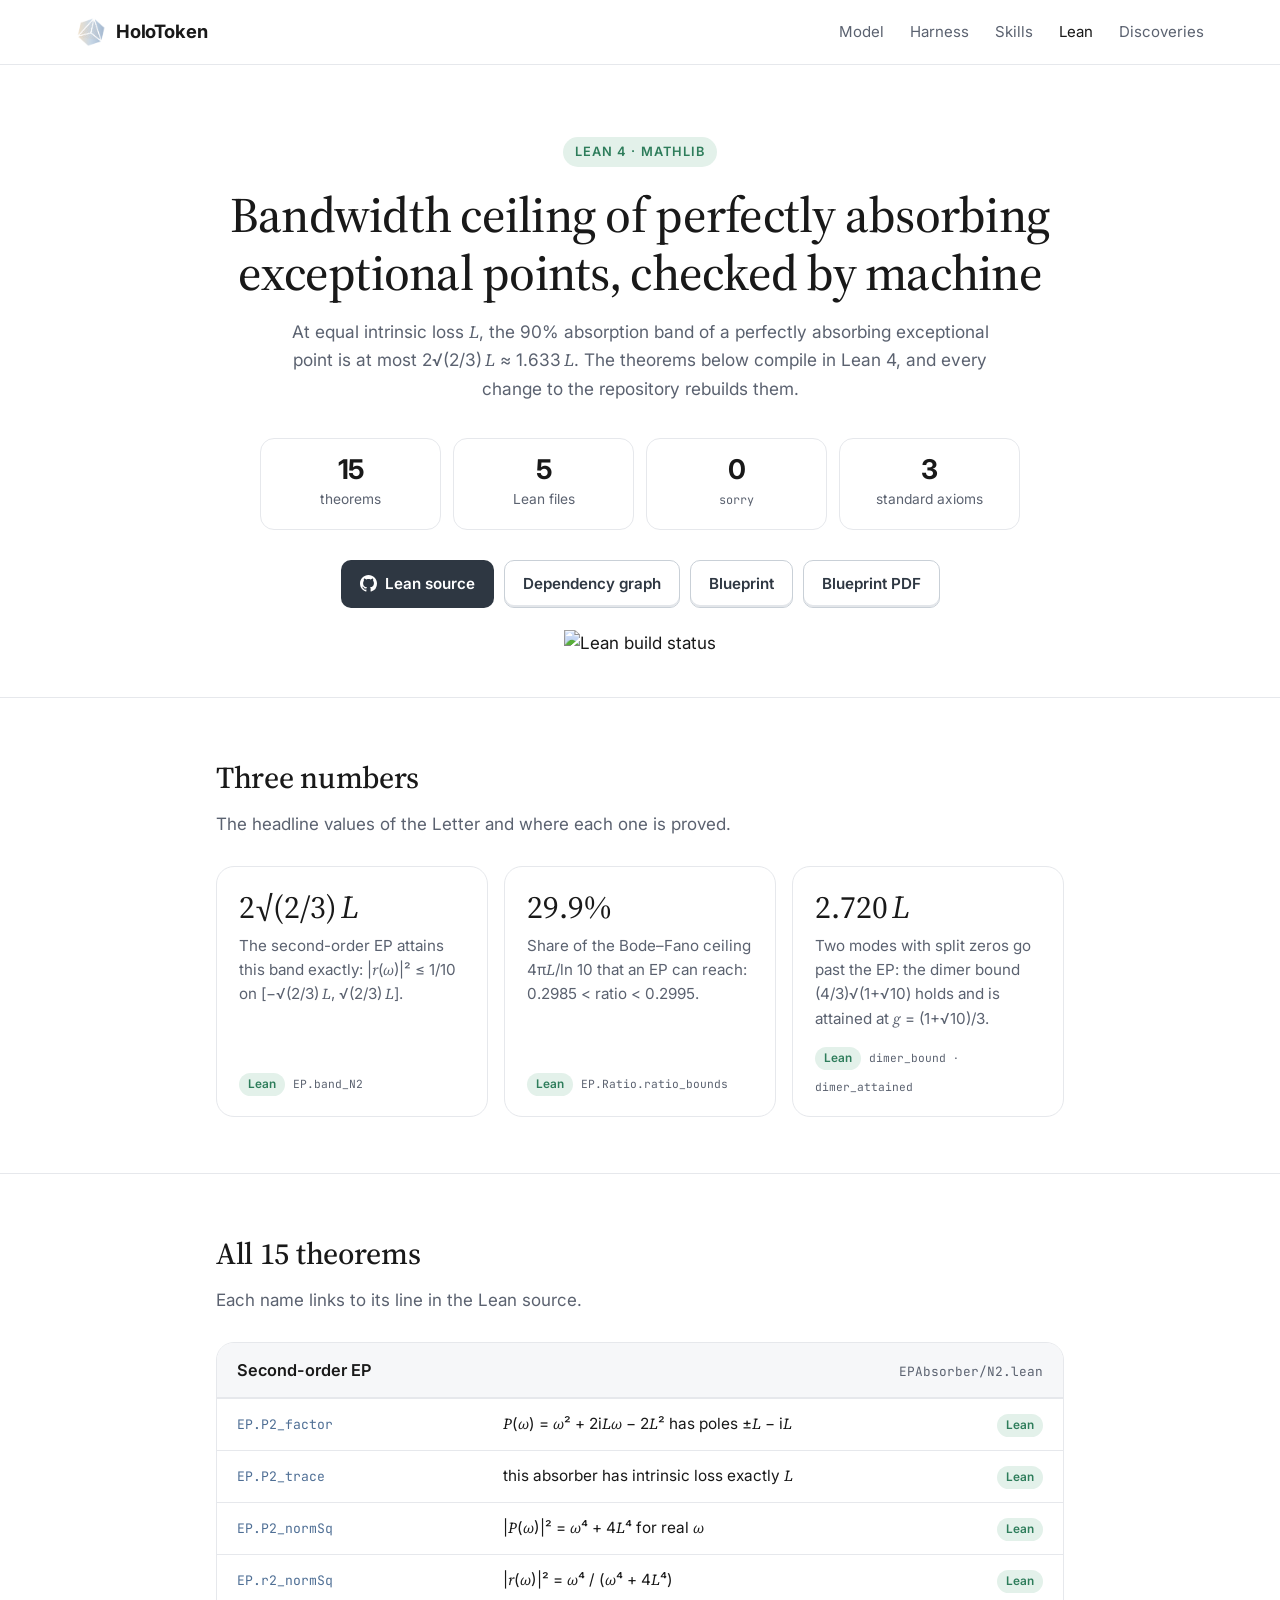
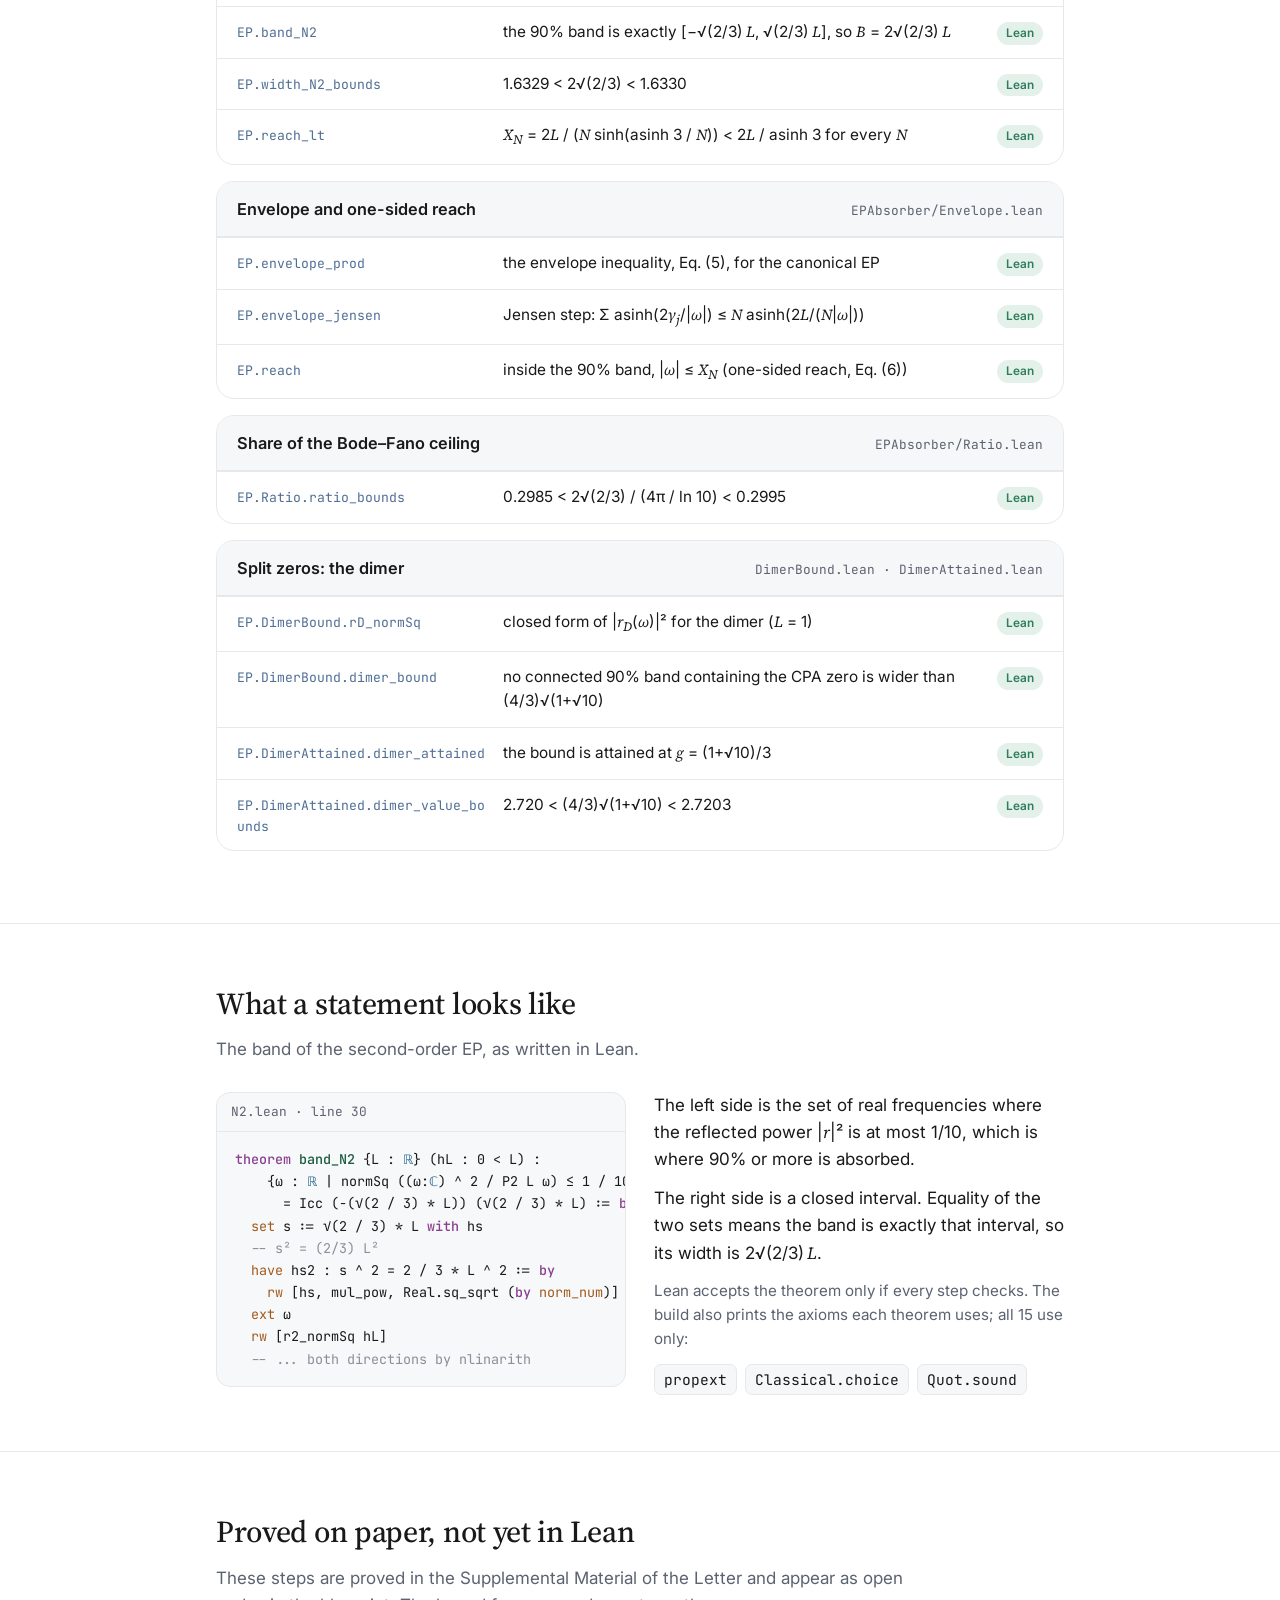
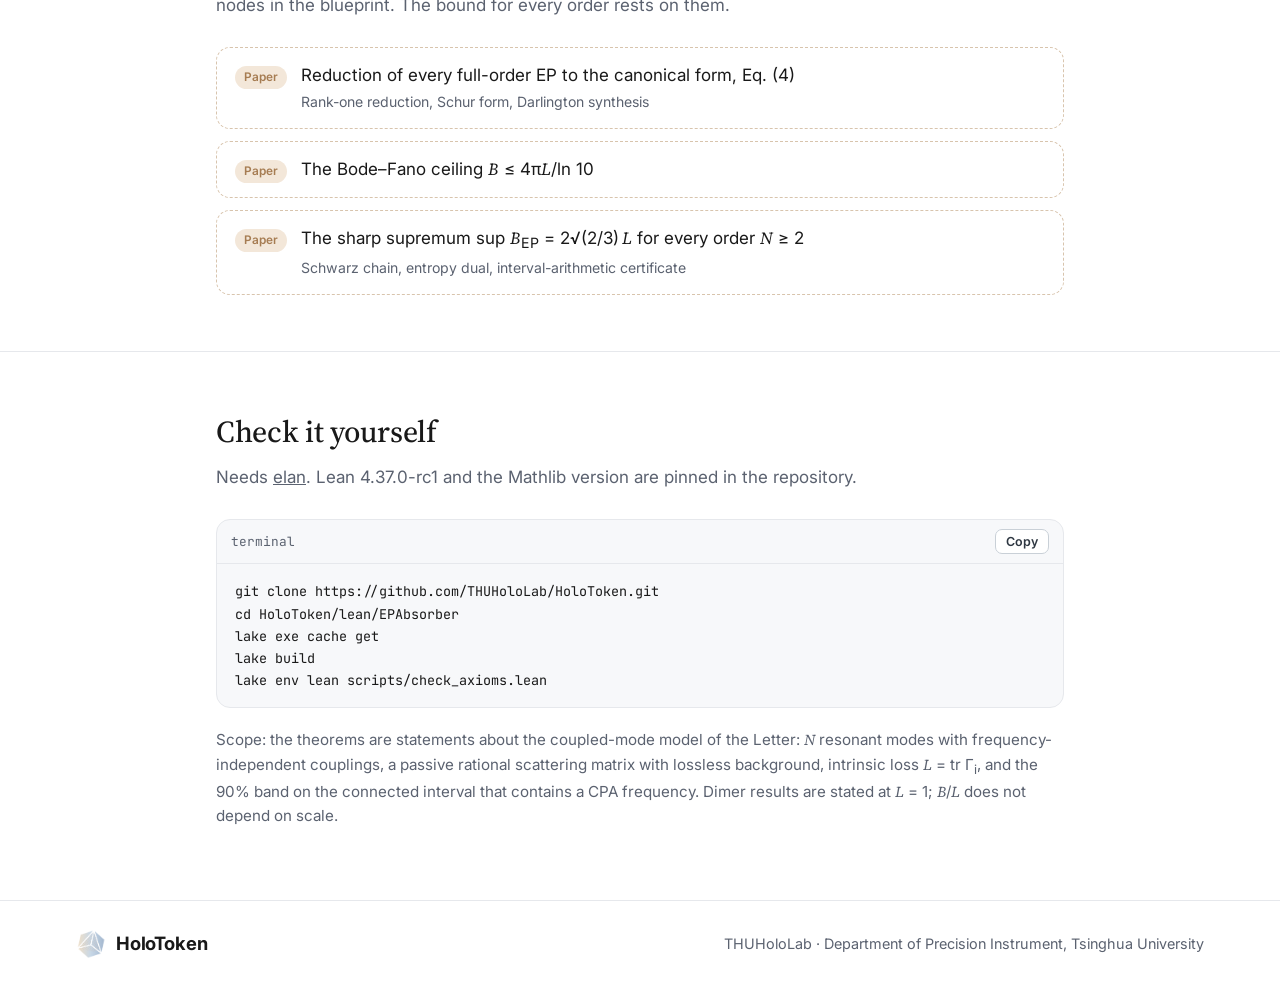
==== docs/lean.html @ e0ca3915 "Standalone Lean page and HoloToken styling for the blueprint" ====
<!doctype html>
<html lang="en">
<head>
<meta charset="utf-8">
<meta name="viewport" content="width=device-width, initial-scale=1">
<meta name="color-scheme" content="light">
<title>HoloToken · Lean proofs</title>
<meta name="description" content="Lean 4 proofs of the bandwidth ceiling of perfectly absorbing exceptional points: 15 theorems, no sorry, standard axioms only.">
<link rel="icon" type="image/png" href="assets/holotoken-mark.png">
<link rel="preconnect" href="https://fonts.googleapis.com">
<link rel="preconnect" href="https://fonts.gstatic.com" crossorigin>
<link href="https://fonts.googleapis.com/css2?family=Inter:wght@400;500;600;700;800&family=Source+Serif+4:opsz,wght@8..60,400;8..60,500;8..60,600&family=JetBrains+Mono:wght@400;500&display=swap" rel="stylesheet">
<style>
  :root {
    --bg: #ffffff;
    --soft: #f6f7f9;
    --soft-2: #e9ebef;
    --line: #e6e8ec;
    --text: #191919;
    --muted: #5b6270;
    --blue: #4f6f95;
    --blue-soft: #dce5ef;
    --beige: #a67c52;
    --beige-soft: #f3e7d9;
    --green: #2e7d5b;
    --green-soft: #e3f1ea;
    --code-bg: #f7f8fa;
    --radius: 18px;
    --mono: "JetBrains Mono", ui-monospace, SFMono-Regular, Menlo, Consolas, monospace;
  }
  * { box-sizing: border-box; }
  html { scroll-behavior: smooth; }
  body {
    margin: 0; background: var(--bg); color: var(--text); overflow-wrap: break-word;
    font: 17px/1.6 Inter, -apple-system, BlinkMacSystemFont, "Segoe UI", Helvetica, Arial, sans-serif;
    -webkit-font-smoothing: antialiased;
  }
  a { color: inherit; }
  img { max-width: 100%; display: block; }
  .wrap { max-width: 1160px; margin: 0 auto; padding: 0 16px; }
  .narrow { max-width: 880px; margin: 0 auto; }
  .serif { font-family: "Source Serif 4", Georgia, serif; font-weight: 500; }
  .m { font-family: "Source Serif 4", Georgia, serif; font-style: italic; }
  code, .mono { font-family: var(--mono); font-size: .86em; }

  /* nav (same as the main page) */
  .nav { position: sticky; top: 0; z-index: 10; background: rgba(255,255,255,.92); backdrop-filter: blur(10px); -webkit-backdrop-filter: blur(10px); border-bottom: 1px solid var(--line); }
  .nav .wrap { display: flex; align-items: center; gap: 24px; height: 64px; }
  .brand { display: flex; align-items: center; gap: 10px; text-decoration: none; font-weight: 700; font-size: 1.15rem; letter-spacing: -.01em; }
  .brand img { width: 30px; height: 30px; }
  .nav-links { display: flex; gap: 26px; margin-left: auto; font-size: .94rem; align-items: center; }
  .nav-links a { color: var(--muted); text-decoration: none; }
  .nav-links a:hover, .nav-links a.on { color: var(--text); }
  @media (max-width: 860px) { .nav-links .opt { display: none; } }

  /* hero */
  .hero { padding: 72px 0 40px; text-align: center; }
  .eyebrow { display: inline-block; font-size: .8rem; font-weight: 600; letter-spacing: .08em; text-transform: uppercase; color: var(--green); background: var(--green-soft); padding: 5px 12px; border-radius: 999px; }
  .hero h1 { font-family: "Source Serif 4", Georgia, serif; font-weight: 500; font-size: clamp(2rem, 4.6vw, 3.1rem); line-height: 1.15; letter-spacing: -.015em; margin: 20px auto 16px; max-width: 900px; }
  .hero .lead { color: var(--muted); font-size: 1.08rem; max-width: 720px; margin: 0 auto; }
  .stats { display: grid; grid-template-columns: repeat(4, 1fr); gap: 12px; max-width: 760px; margin: 36px auto 0; }
  .stat { border: 1px solid var(--line); border-radius: 14px; padding: 16px 10px; }
  .stat b { display: block; font-size: 1.7rem; font-weight: 700; letter-spacing: -.02em; line-height: 1.1; }
  .stat span { color: var(--muted); font-size: .86rem; }
  @media (max-width: 620px) { .stats { grid-template-columns: repeat(2, 1fr); } }

  .btns { display: flex; flex-wrap: wrap; gap: 10px; justify-content: center; margin-top: 30px; }
  .btn { display: inline-flex; align-items: center; gap: 8px; padding: 11px 18px; border-radius: 10px; font-weight: 600; font-size: .95rem; text-decoration: none; border: 1.5px solid transparent; }
  .btn.dark { background: #2E3742; color: #fff; }
  .btn.dark:hover { background: #46515e; }
  .btn.soft { background: #fff; color: #2E3742; border-color: #C9D0D7; box-shadow: inset 0 -2px 0 #e3e6ea; }
  .btn.soft:hover { background: var(--soft); }
  .btn svg { width: 17px; height: 17px; }
  @media (max-width: 560px) { .btns { flex-direction: column; align-items: center; } .btn { width: 100%; max-width: 320px; justify-content: center; } }

  /* sections */
  .sec { padding: 56px 0; border-top: 1px solid var(--line); }
  .sec-head { margin-bottom: 28px; }
  .sec-head h2 { font-family: "Source Serif 4", Georgia, serif; font-weight: 500; font-size: 1.9rem; letter-spacing: -.01em; margin: 0 0 8px; }
  .sec-head p { color: var(--muted); margin: 0; max-width: 720px; }

  /* result cards */
  .results { display: grid; grid-template-columns: repeat(3, 1fr); gap: 16px; }
  .rcard { border: 1px solid var(--line); border-radius: var(--radius); padding: 22px 22px 20px; display: flex; flex-direction: column; gap: 8px; }
  .rcard .big { font-family: "Source Serif 4", Georgia, serif; font-size: 2rem; line-height: 1.15; }
  .rcard p { margin: 0; color: var(--muted); font-size: .95rem; }
  .rcard .foot { margin-top: auto; padding-top: 8px; display: flex; gap: 8px; flex-wrap: wrap; align-items: center; font-size: .82rem; color: var(--muted); }
  @media (max-width: 860px) { .results { grid-template-columns: 1fr; } }

  .tag { display: inline-block; font-size: .74rem; font-weight: 600; padding: 2px 9px; border-radius: 999px; white-space: nowrap; }
  .tag.ok { color: var(--green); background: var(--green-soft); }
  .tag.open { color: var(--beige); background: var(--beige-soft); }

  /* theorem list */
  .file { border: 1px solid var(--line); border-radius: var(--radius); margin-bottom: 16px; overflow: hidden; }
  .file-head { display: flex; align-items: baseline; justify-content: space-between; gap: 12px; flex-wrap: wrap; padding: 14px 20px; background: var(--soft); border-bottom: 1px solid var(--line); }
  .file-head h3 { margin: 0; font-size: 1.02rem; font-weight: 600; }
  .file-head a { font-family: var(--mono); font-size: .8rem; color: var(--muted); text-decoration: none; }
  .file-head a:hover { color: var(--text); text-decoration: underline; }
  .thm { display: grid; grid-template-columns: 250px 1fr auto; gap: 16px; align-items: baseline; padding: 13px 20px; border-top: 1px solid var(--line); }
  .thm:first-of-type { border-top: 0; }
  .thm a.name { font-family: var(--mono); font-size: .82rem; color: var(--blue); text-decoration: none; word-break: break-all; }
  .thm a.name:hover { text-decoration: underline; }
  .thm .st { font-size: .96rem; }
  @media (max-width: 760px) { .thm { grid-template-columns: 1fr auto; gap: 4px 12px; } .thm .st { grid-column: 1 / -1; grid-row: 2; } }

  /* code */
  .code { position: relative; background: var(--code-bg); border: 1px solid var(--line); border-radius: 14px; overflow: hidden; }
  .code-bar { display: flex; align-items: center; justify-content: space-between; padding: 9px 14px; border-bottom: 1px solid var(--line); font-size: .8rem; color: var(--muted); font-family: var(--mono); }
  .code-bar button { font: 600 .78rem Inter, sans-serif; color: #2E3742; background: #fff; border: 1px solid #C9D0D7; border-radius: 7px; padding: 4px 10px; cursor: pointer; }
  .code pre { margin: 0; padding: 16px 18px; overflow-x: auto; font-family: var(--mono); font-size: .84rem; line-height: 1.65; }
  .kw { color: #8a3f8f; font-weight: 500; }
  .ty { color: #2e6b8f; }
  .nm { color: #1d5c3f; font-weight: 500; }
  .cm { color: #8a8f98; }
  .tac { color: #a05a1c; }
  .explain { display: grid; grid-template-columns: 1fr 1fr; gap: 28px; align-items: start; }
  .explain .txt p { margin: 0 0 12px; }
  .explain .txt p:last-child { margin: 0; }
  @media (max-width: 860px) { .explain { grid-template-columns: 1fr; } }

  /* open items */
  .open-list { list-style: none; margin: 0; padding: 0; display: grid; gap: 12px; }
  .open-list li { display: grid; grid-template-columns: auto 1fr; gap: 14px; align-items: baseline; border: 1px dashed #d8c4ad; border-radius: 14px; padding: 14px 18px; }
  .open-list li p { margin: 0; }
  .open-list li small { display: block; color: var(--muted); font-size: .88rem; margin-top: 2px; }

  .note { color: var(--muted); font-size: .95rem; }
  .axioms { display: flex; flex-wrap: wrap; gap: 8px; margin-top: 12px; }
  .axioms code { background: var(--soft); border: 1px solid var(--line); padding: 3px 9px; border-radius: 7px; }

  footer { border-top: 1px solid var(--line); padding: 28px 0 40px; color: var(--muted); font-size: .9rem; }
  footer .wrap { display: flex; flex-wrap: wrap; gap: 12px 24px; align-items: center; justify-content: space-between; }
  footer .brand { color: var(--text); }
</style>
</head>
<body>

<nav class="nav">
  <div class="wrap">
    <a class="brand" href="index.html"><img src="assets/holotoken-mark.png" alt="">HoloToken</a>
    <div class="nav-links">
      <a class="opt" href="index.html#model">Model</a>
      <a class="opt" href="index.html#harness">Harness</a>
      <a class="opt" href="index.html#skills">Skills</a>
      <a class="on" href="lean.html">Lean</a>
      <a class="opt" href="index.html#discoveries">Discoveries</a>
    </div>
  </div>
</nav>

<header class="hero">
  <div class="wrap">
    <span class="eyebrow">Lean 4 · Mathlib</span>
    <h1>Bandwidth ceiling of perfectly absorbing exceptional points, checked by machine</h1>
    <p class="lead">At equal intrinsic loss <span class="m">L</span>, the 90% absorption band of a perfectly absorbing exceptional point is at most 2√(2/3)&#8239;<span class="m">L</span>&nbsp;≈&nbsp;1.633&#8239;<span class="m">L</span>. The theorems below compile in Lean&nbsp;4, and every change to the repository rebuilds them.</p>
    <div class="stats">
      <div class="stat"><b>15</b><span>theorems</span></div>
      <div class="stat"><b>5</b><span>Lean files</span></div>
      <div class="stat"><b>0</b><span><code>sorry</code></span></div>
      <div class="stat"><b>3</b><span>standard axioms</span></div>
    </div>
    <div class="btns">
      <a class="btn dark" href="https://github.com/THUHoloLab/HoloToken/tree/main/lean/EPAbsorber"><svg viewBox="0 0 16 16" fill="currentColor" aria-hidden="true"><path d="M8 0C3.58 0 0 3.58 0 8c0 3.54 2.29 6.53 5.47 7.59.4.07.55-.17.55-.38 0-.19-.01-.82-.01-1.49-2.01.37-2.53-.49-2.69-.94-.09-.23-.48-.94-.82-1.13-.28-.15-.68-.52-.01-.53.63-.01 1.08.58 1.23.82.72 1.21 1.87.87 2.33.66.07-.52.28-.87.51-1.07-1.78-.2-3.64-.89-3.64-3.95 0-.87.31-1.59.82-2.15-.08-.2-.36-1.02.08-2.12 0 0 .67-.21 2.2.82.64-.18 1.32-.27 2-.27.68 0 1.36.09 2 .27 1.53-1.04 2.2-.82 2.2-.82.44 1.1.16 1.92.08 2.12.51.56.82 1.27.82 2.15 0 3.07-1.87 3.75-3.65 3.95.29.25.54.73.54 1.48 0 1.07-.01 1.93-.01 2.2 0 .21.15.46.55.38A8.013 8.013 0 0016 8c0-4.42-3.58-8-8-8z"/></svg>Lean source</a>
      <a class="btn soft" href="ep-absorber/blueprint/dep_graph_document.html">Dependency graph</a>
      <a class="btn soft" href="ep-absorber/blueprint/index.html">Blueprint</a>
      <a class="btn soft" href="ep-absorber/blueprint.pdf">Blueprint PDF</a>
    </div>
    <p style="margin:22px 0 0"><a href="https://github.com/THUHoloLab/HoloToken/actions/workflows/lean-ep-absorber.yml"><img style="display:inline-block" src="https://github.com/THUHoloLab/HoloToken/actions/workflows/lean-ep-absorber.yml/badge.svg" alt="Lean build status"></a></p>
  </div>
</header>

<section class="sec" id="results">
  <div class="wrap narrow">
    <div class="sec-head">
      <h2>Three numbers</h2>
      <p>The headline values of the Letter and where each one is proved.</p>
    </div>
    <div class="results">
      <div class="rcard">
        <div class="big">2√(2/3)&#8239;<span class="m">L</span></div>
        <p>The second-order EP attains this band exactly: |<span class="m">r</span>(<span class="m">ω</span>)|² ≤ 1/10 on [−√(2/3)&#8239;<span class="m">L</span>, √(2/3)&#8239;<span class="m">L</span>].</p>
        <div class="foot"><span class="tag ok">Lean</span><code>EP.band_N2</code></div>
      </div>
      <div class="rcard">
        <div class="big">29.9%</div>
        <p>Share of the Bode–Fano ceiling 4π<span class="m">L</span>/ln&nbsp;10 that an EP can reach: 0.2985 &lt; ratio &lt; 0.2995.</p>
        <div class="foot"><span class="tag ok">Lean</span><code>EP.Ratio.ratio_bounds</code></div>
      </div>
      <div class="rcard">
        <div class="big">2.720&#8239;<span class="m">L</span></div>
        <p>Two modes with split zeros go past the EP: the dimer bound (4/3)√(1+√10) holds and is attained at <span class="m">g</span> = (1+√10)/3.</p>
        <div class="foot"><span class="tag ok">Lean</span><code>dimer_bound</code> · <code>dimer_attained</code></div>
      </div>
    </div>
  </div>
</section>

<section class="sec" id="theorems">
  <div class="wrap narrow">
    <div class="sec-head">
      <h2>All 15 theorems</h2>
      <p>Each name links to its line in the Lean source.</p>
    </div>

    <div class="file">
      <div class="file-head"><h3>Second-order EP</h3><a href="https://github.com/THUHoloLab/HoloToken/blob/main/lean/EPAbsorber/EPAbsorber/N2.lean">EPAbsorber/N2.lean</a></div>
      <div class="thm"><a class="name" href="https://github.com/THUHoloLab/HoloToken/blob/main/lean/EPAbsorber/EPAbsorber/N2.lean#L9">EP.P2_factor</a><span class="st"><span class="m">P</span>(<span class="m">ω</span>) = <span class="m">ω</span>² + 2i<span class="m">Lω</span> − 2<span class="m">L</span>² has poles ±<span class="m">L</span> − i<span class="m">L</span></span><span class="tag ok">Lean</span></div>
      <div class="thm"><a class="name" href="https://github.com/THUHoloLab/HoloToken/blob/main/lean/EPAbsorber/EPAbsorber/N2.lean#L16">EP.P2_trace</a><span class="st">this absorber has intrinsic loss exactly <span class="m">L</span></span><span class="tag ok">Lean</span></div>
      <div class="thm"><a class="name" href="https://github.com/THUHoloLab/HoloToken/blob/main/lean/EPAbsorber/EPAbsorber/N2.lean#L21">EP.P2_normSq</a><span class="st">|<span class="m">P</span>(<span class="m">ω</span>)|² = <span class="m">ω</span>⁴ + 4<span class="m">L</span>⁴ for real <span class="m">ω</span></span><span class="tag ok">Lean</span></div>
      <div class="thm"><a class="name" href="https://github.com/THUHoloLab/HoloToken/blob/main/lean/EPAbsorber/EPAbsorber/N2.lean#L25">EP.r2_normSq</a><span class="st">|<span class="m">r</span>(<span class="m">ω</span>)|² = <span class="m">ω</span>⁴ / (<span class="m">ω</span>⁴ + 4<span class="m">L</span>⁴)</span><span class="tag ok">Lean</span></div>
      <div class="thm"><a class="name" href="https://github.com/THUHoloLab/HoloToken/blob/main/lean/EPAbsorber/EPAbsorber/N2.lean#L30">EP.band_N2</a><span class="st">the 90% band is exactly [−√(2/3)&#8239;<span class="m">L</span>, √(2/3)&#8239;<span class="m">L</span>], so <span class="m">B</span> = 2√(2/3)&#8239;<span class="m">L</span></span><span class="tag ok">Lean</span></div>
      <div class="thm"><a class="name" href="https://github.com/THUHoloLab/HoloToken/blob/main/lean/EPAbsorber/EPAbsorber/N2.lean#L54">EP.width_N2_bounds</a><span class="st">1.6329 &lt; 2√(2/3) &lt; 1.6330</span><span class="tag ok">Lean</span></div>
      <div class="thm"><a class="name" href="https://github.com/THUHoloLab/HoloToken/blob/main/lean/EPAbsorber/EPAbsorber/N2.lean#L63">EP.reach_lt</a><span class="st"><span class="m">X<sub>N</sub></span> = 2<span class="m">L</span> / (<span class="m">N</span> sinh(asinh 3 / <span class="m">N</span>)) &lt; 2<span class="m">L</span> / asinh 3 for every <span class="m">N</span></span><span class="tag ok">Lean</span></div>
    </div>

    <div class="file">
      <div class="file-head"><h3>Envelope and one-sided reach</h3><a href="https://github.com/THUHoloLab/HoloToken/blob/main/lean/EPAbsorber/EPAbsorber/Envelope.lean">EPAbsorber/Envelope.lean</a></div>
      <div class="thm"><a class="name" href="https://github.com/THUHoloLab/HoloToken/blob/main/lean/EPAbsorber/EPAbsorber/Envelope.lean#L87">EP.envelope_prod</a><span class="st">the envelope inequality, Eq. (5), for the canonical EP</span><span class="tag ok">Lean</span></div>
      <div class="thm"><a class="name" href="https://github.com/THUHoloLab/HoloToken/blob/main/lean/EPAbsorber/EPAbsorber/Envelope.lean#L104">EP.envelope_jensen</a><span class="st">Jensen step: Σ asinh(2<span class="m">γ<sub>j</sub></span>/|<span class="m">ω</span>|) ≤ <span class="m">N</span> asinh(2<span class="m">L</span>/(<span class="m">N</span>|<span class="m">ω</span>|))</span><span class="tag ok">Lean</span></div>
      <div class="thm"><a class="name" href="https://github.com/THUHoloLab/HoloToken/blob/main/lean/EPAbsorber/EPAbsorber/Envelope.lean#L121">EP.reach</a><span class="st">inside the 90% band, |<span class="m">ω</span>| ≤ <span class="m">X<sub>N</sub></span> (one-sided reach, Eq. (6))</span><span class="tag ok">Lean</span></div>
    </div>

    <div class="file">
      <div class="file-head"><h3>Share of the Bode–Fano ceiling</h3><a href="https://github.com/THUHoloLab/HoloToken/blob/main/lean/EPAbsorber/EPAbsorber/Ratio.lean">EPAbsorber/Ratio.lean</a></div>
      <div class="thm"><a class="name" href="https://github.com/THUHoloLab/HoloToken/blob/main/lean/EPAbsorber/EPAbsorber/Ratio.lean#L9">EP.Ratio.ratio_bounds</a><span class="st">0.2985 &lt; 2√(2/3) / (4π / ln 10) &lt; 0.2995</span><span class="tag ok">Lean</span></div>
    </div>

    <div class="file">
      <div class="file-head"><h3>Split zeros: the dimer</h3><a href="https://github.com/THUHoloLab/HoloToken/tree/main/lean/EPAbsorber/EPAbsorber">DimerBound.lean · DimerAttained.lean</a></div>
      <div class="thm"><a class="name" href="https://github.com/THUHoloLab/HoloToken/blob/main/lean/EPAbsorber/EPAbsorber/DimerBound.lean#L21">EP.DimerBound.rD_normSq</a><span class="st">closed form of |<span class="m">r<sub>D</sub></span>(<span class="m">ω</span>)|² for the dimer (<span class="m">L</span> = 1)</span><span class="tag ok">Lean</span></div>
      <div class="thm"><a class="name" href="https://github.com/THUHoloLab/HoloToken/blob/main/lean/EPAbsorber/EPAbsorber/DimerBound.lean#L32">EP.DimerBound.dimer_bound</a><span class="st">no connected 90% band containing the CPA zero is wider than (4/3)√(1+√10)</span><span class="tag ok">Lean</span></div>
      <div class="thm"><a class="name" href="https://github.com/THUHoloLab/HoloToken/blob/main/lean/EPAbsorber/EPAbsorber/DimerAttained.lean#L22">EP.DimerAttained.dimer_attained</a><span class="st">the bound is attained at <span class="m">g</span> = (1+√10)/3</span><span class="tag ok">Lean</span></div>
      <div class="thm"><a class="name" href="https://github.com/THUHoloLab/HoloToken/blob/main/lean/EPAbsorber/EPAbsorber/DimerAttained.lean#L71">EP.DimerAttained.dimer_value_bounds</a><span class="st">2.720 &lt; (4/3)√(1+√10) &lt; 2.7203</span><span class="tag ok">Lean</span></div>
    </div>
  </div>
</section>

<section class="sec" id="example">
  <div class="wrap narrow">
    <div class="sec-head">
      <h2>What a statement looks like</h2>
      <p>The band of the second-order EP, as written in Lean.</p>
    </div>
    <div class="explain">
      <div class="code">
        <div class="code-bar"><span>N2.lean · line 30</span></div>
<pre><span class="kw">theorem</span> <span class="nm">band_N2</span> {L : <span class="ty">ℝ</span>} (hL : 0 &lt; L) :
    {ω : <span class="ty">ℝ</span> | normSq ((ω:<span class="ty">ℂ</span>) ^ 2 / P2 L ω) ≤ 1 / 10}
      = Icc (-(√(2 / 3) * L)) (√(2 / 3) * L) := <span class="kw">by</span>
  <span class="tac">set</span> s := √(2 / 3) * L <span class="kw">with</span> hs
  <span class="cm">-- s² = (2/3) L²</span>
  <span class="tac">have</span> hs2 : s ^ 2 = 2 / 3 * L ^ 2 := <span class="kw">by</span>
    <span class="tac">rw</span> [hs, mul_pow, Real.sq_sqrt (<span class="kw">by</span> <span class="tac">norm_num</span>)]
  <span class="tac">ext</span> ω
  <span class="tac">rw</span> [r2_normSq hL]
  <span class="cm">-- ... both directions by nlinarith</span></pre>
      </div>
      <div class="txt">
        <p>The left side is the set of real frequencies where the reflected power |<span class="m">r</span>|² is at most 1/10, which is where 90% or more is absorbed.</p>
        <p>The right side is a closed interval. Equality of the two sets means the band is exactly that interval, so its width is 2√(2/3)&#8239;<span class="m">L</span>.</p>
        <p class="note">Lean accepts the theorem only if every step checks. The build also prints the axioms each theorem uses; all 15 use only:</p>
        <div class="axioms"><code>propext</code><code>Classical.choice</code><code>Quot.sound</code></div>
      </div>
    </div>
  </div>
</section>

<section class="sec" id="open">
  <div class="wrap narrow">
    <div class="sec-head">
      <h2>Proved on paper, not yet in Lean</h2>
      <p>These steps are proved in the Supplemental Material of the Letter and appear as open nodes in the blueprint. The bound for every order rests on them.</p>
    </div>
    <ul class="open-list">
      <li><span class="tag open">Paper</span><p>Reduction of every full-order EP to the canonical form, Eq. (4)<small>Rank-one reduction, Schur form, Darlington synthesis</small></p></li>
      <li><span class="tag open">Paper</span><p>The Bode–Fano ceiling <span class="m">B</span> ≤ 4π<span class="m">L</span>/ln&nbsp;10</p></li>
      <li><span class="tag open">Paper</span><p>The sharp supremum sup <span class="m">B</span><sub>EP</sub> = 2√(2/3)&#8239;<span class="m">L</span> for every order <span class="m">N</span> ≥ 2<small>Schwarz chain, entropy dual, interval-arithmetic certificate</small></p></li>
    </ul>
  </div>
</section>

<section class="sec" id="reproduce">
  <div class="wrap narrow">
    <div class="sec-head">
      <h2>Check it yourself</h2>
      <p>Needs <a href="https://github.com/leanprover/elan">elan</a>. Lean 4.37.0-rc1 and the Mathlib version are pinned in the repository.</p>
    </div>
    <div class="code">
      <div class="code-bar"><span>terminal</span><button type="button" id="copy">Copy</button></div>
<pre id="cmds">git clone https://github.com/THUHoloLab/HoloToken.git
cd HoloToken/lean/EPAbsorber
lake exe cache get
lake build
lake env lean scripts/check_axioms.lean</pre>
    </div>
    <p class="note" style="margin-top:20px">Scope: the theorems are statements about the coupled-mode model of the Letter: <span class="m">N</span> resonant modes with frequency-independent couplings, a passive rational scattering matrix with lossless background, intrinsic loss <span class="m">L</span> = tr Γ<sub>i</sub>, and the 90% band on the connected interval that contains a CPA frequency. Dimer results are stated at <span class="m">L</span> = 1; <span class="m">B</span>/<span class="m">L</span> does not depend on scale.</p>
  </div>
</section>

<footer>
  <div class="wrap">
    <a class="brand" href="index.html"><img src="assets/holotoken-mark.png" alt="">HoloToken</a>
    <span>THUHoloLab · Department of Precision Instrument, Tsinghua University</span>
  </div>
</footer>

<script>
  document.getElementById('copy').addEventListener('click', function () {
    var b = this, t = document.getElementById('cmds').innerText;
    try {
      navigator.clipboard.writeText(t).then(function () { b.textContent = 'Copied'; setTimeout(function () { b.textContent = 'Copy'; }, 1500); });
    } catch (e) {}
  });
</script>
</body>
</html>
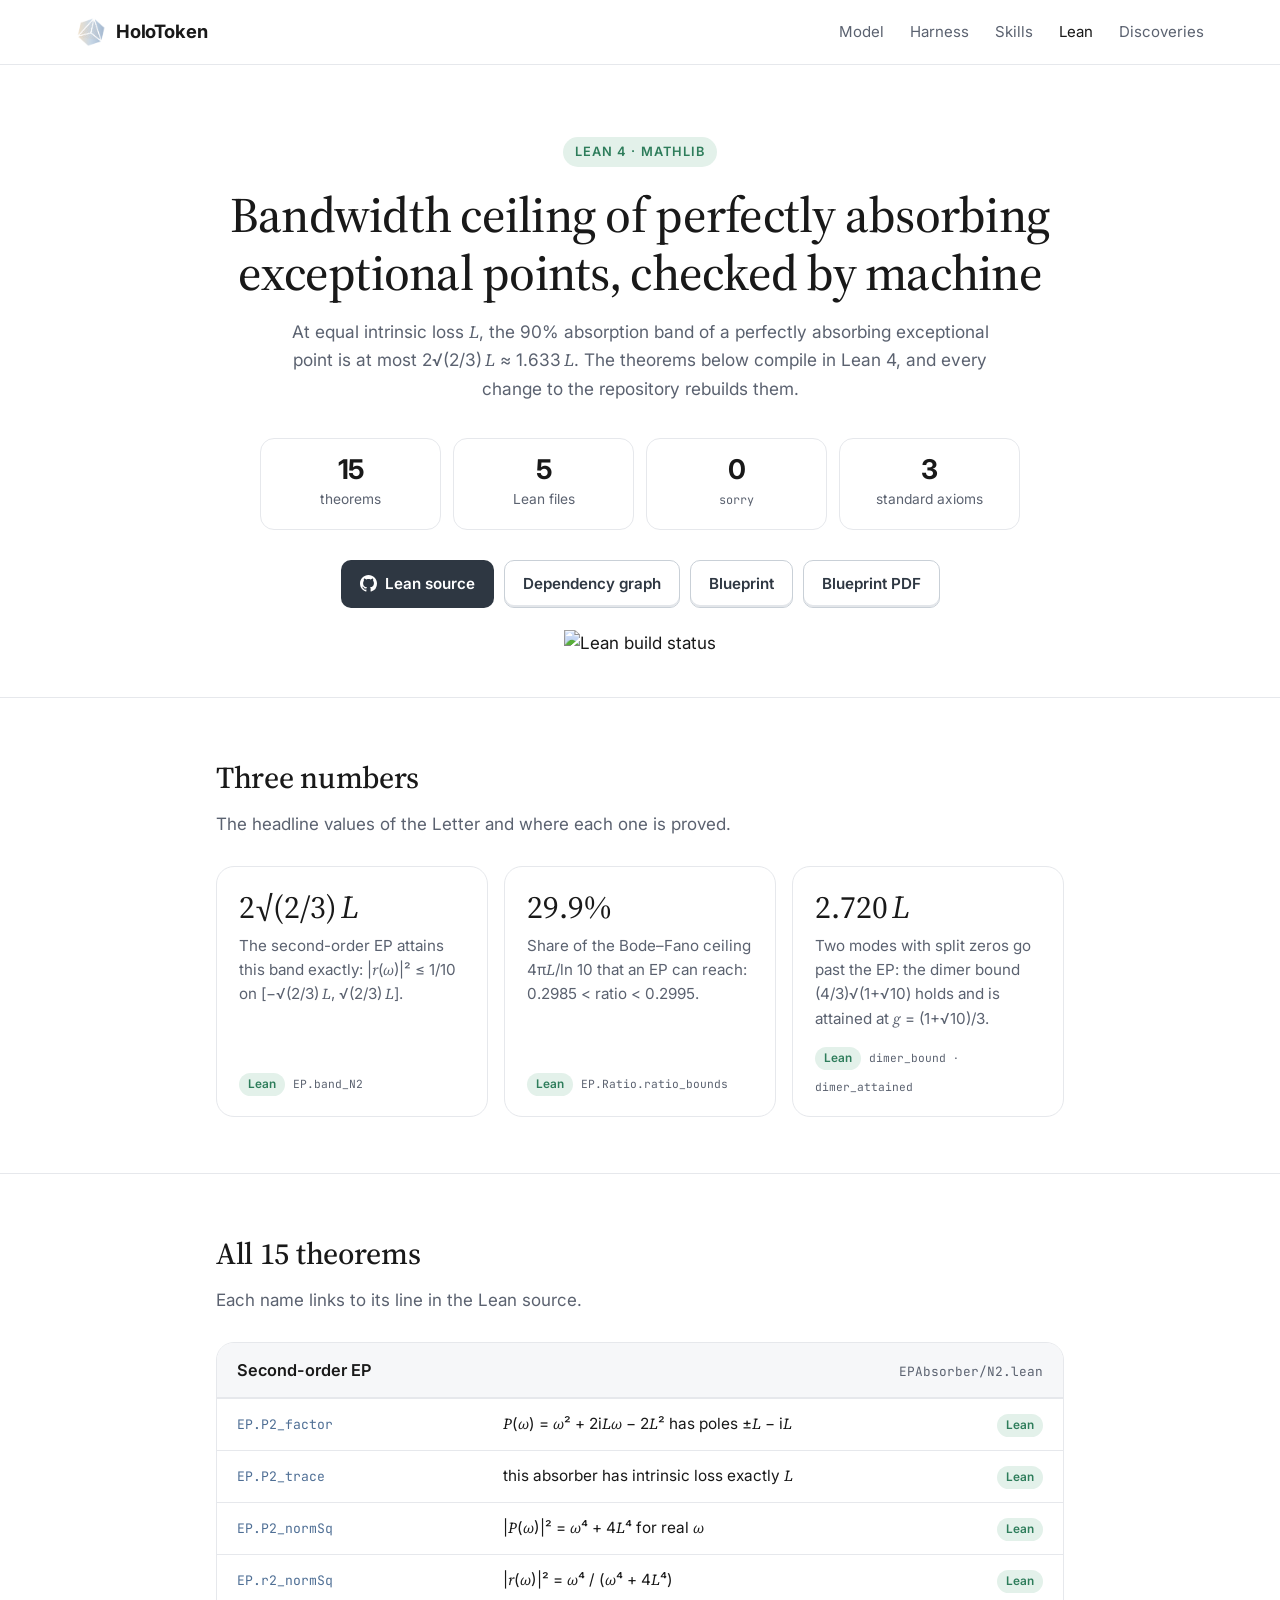
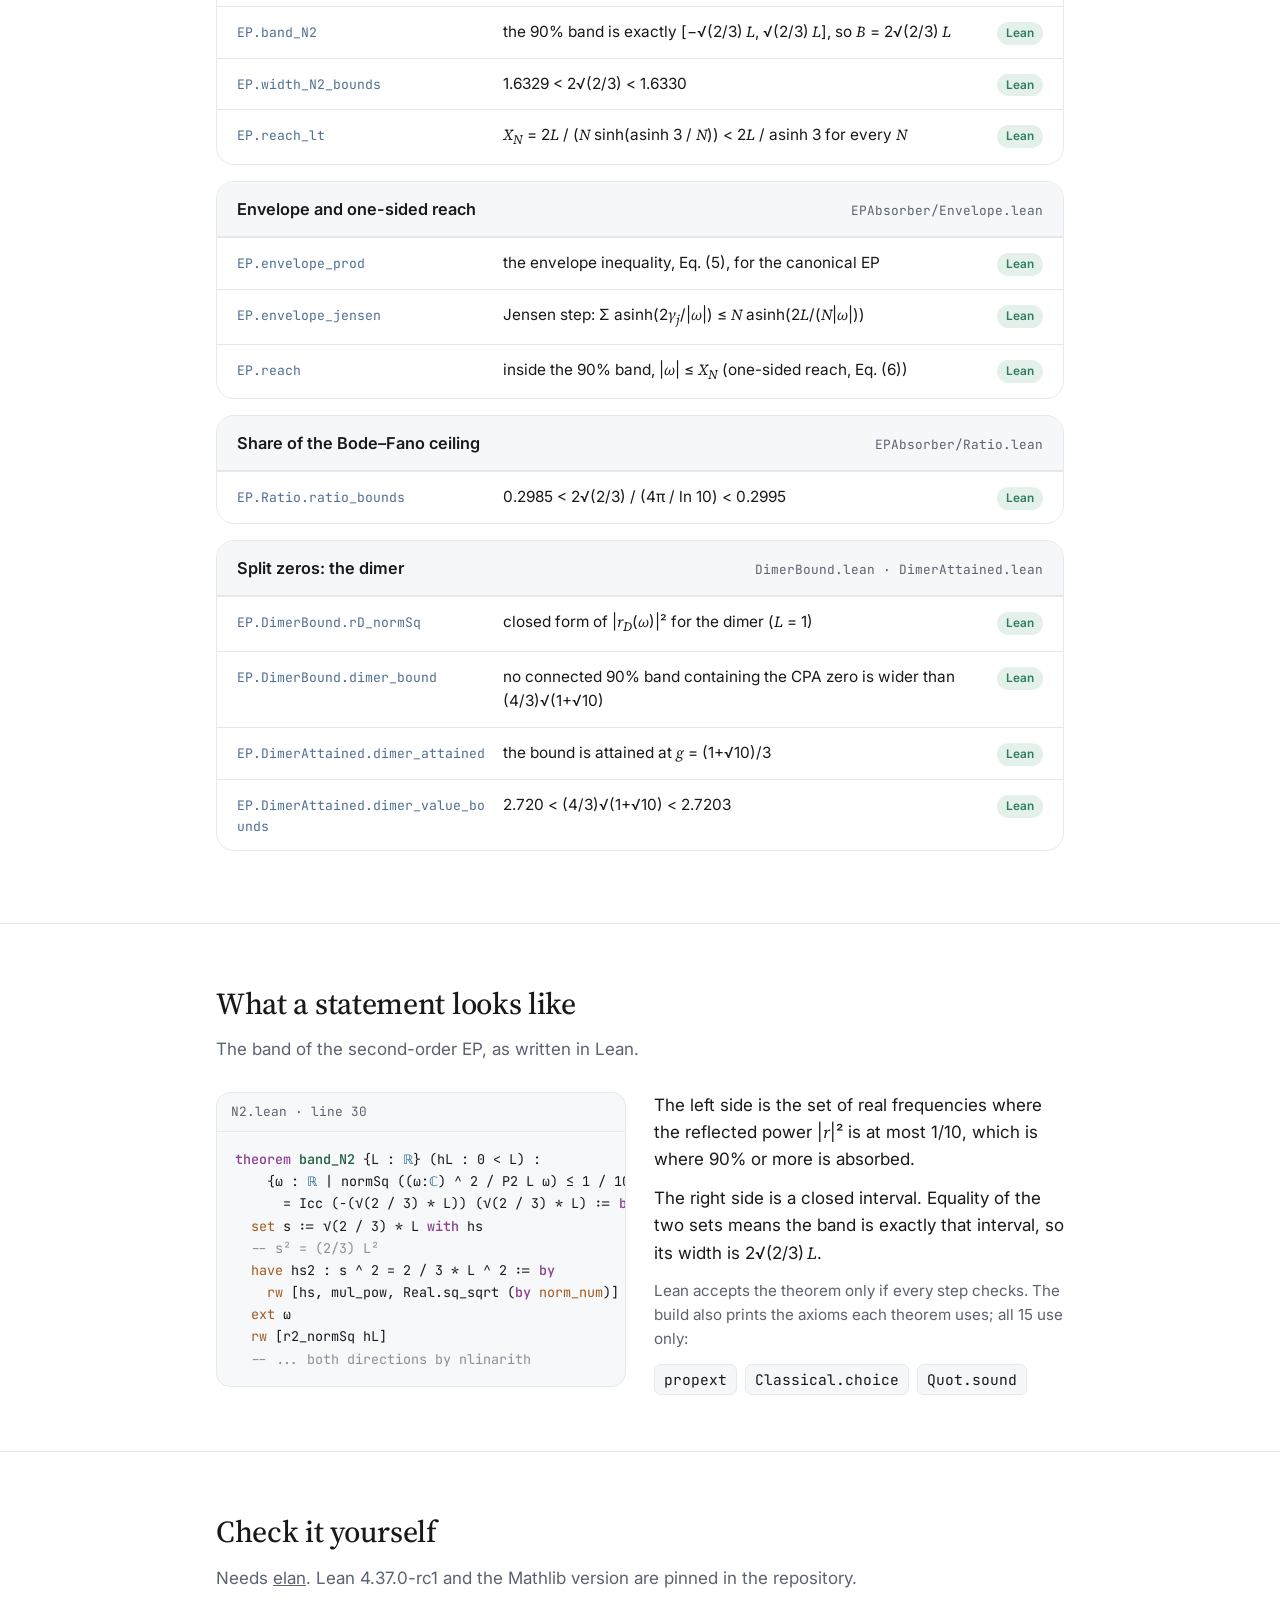
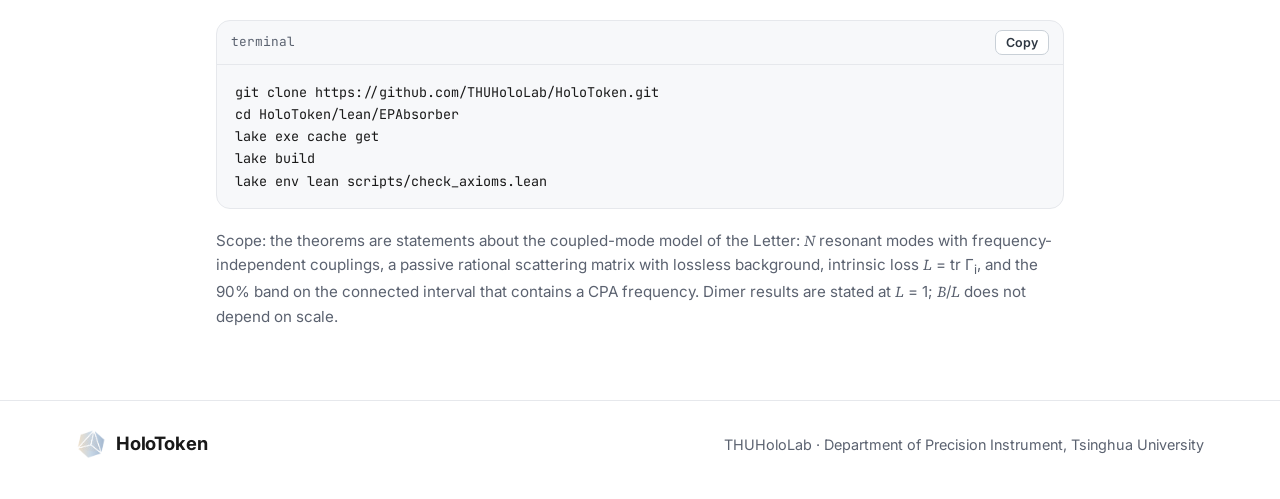
==== commit 20cfee7e: "Remove the paper-only list from the Lean sections" ====
--- a/docs/lean.html
+++ b/docs/lean.html
@@ -266,20 +266,6 @@
   </div>
 </section>
 
-<section class="sec" id="open">
-  <div class="wrap narrow">
-    <div class="sec-head">
-      <h2>Proved on paper, not yet in Lean</h2>
-      <p>These steps are proved in the Supplemental Material of the Letter and appear as open nodes in the blueprint. The bound for every order rests on them.</p>
-    </div>
-    <ul class="open-list">
-      <li><span class="tag open">Paper</span><p>Reduction of every full-order EP to the canonical form, Eq. (4)<small>Rank-one reduction, Schur form, Darlington synthesis</small></p></li>
-      <li><span class="tag open">Paper</span><p>The Bode–Fano ceiling <span class="m">B</span> ≤ 4π<span class="m">L</span>/ln&nbsp;10</p></li>
-      <li><span class="tag open">Paper</span><p>The sharp supremum sup <span class="m">B</span><sub>EP</sub> = 2√(2/3)&#8239;<span class="m">L</span> for every order <span class="m">N</span> ≥ 2<small>Schwarz chain, entropy dual, interval-arithmetic certificate</small></p></li>
-    </ul>
-  </div>
-</section>
-
 <section class="sec" id="reproduce">
   <div class="wrap narrow">
     <div class="sec-head">
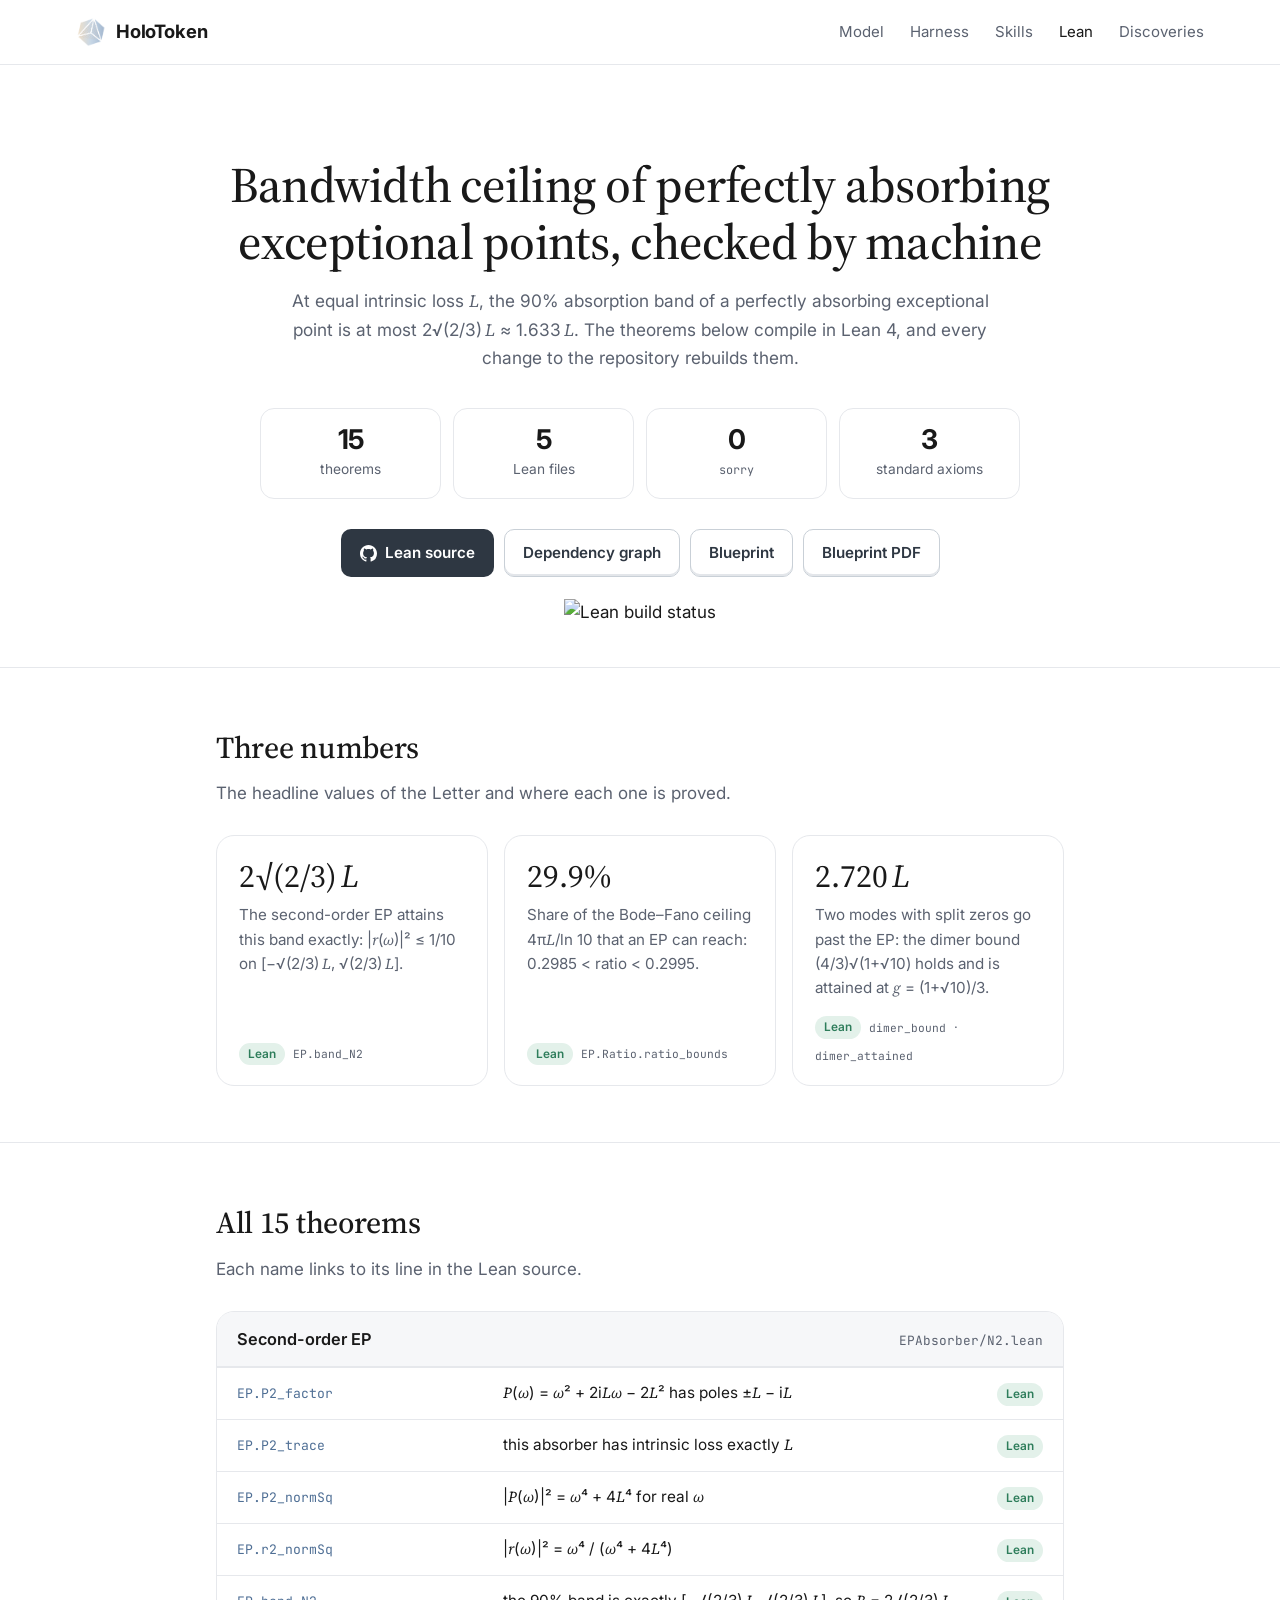
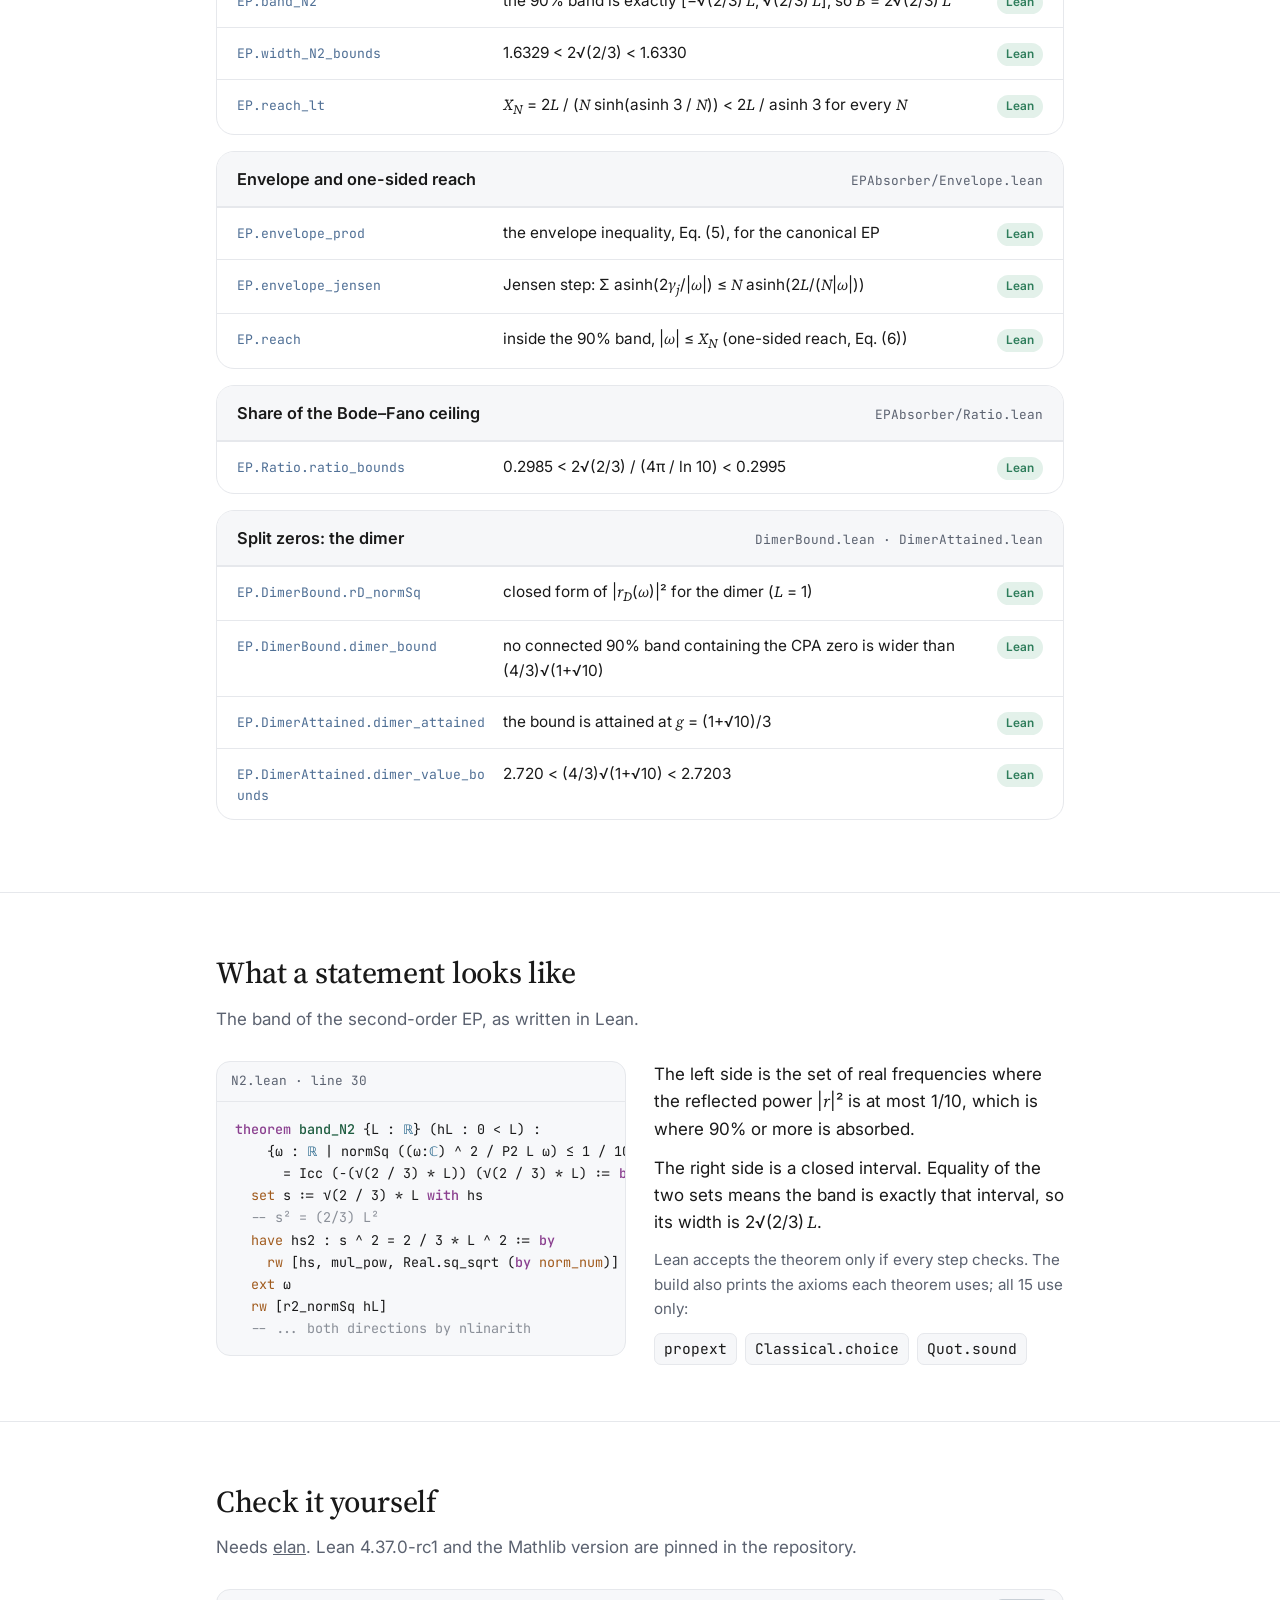
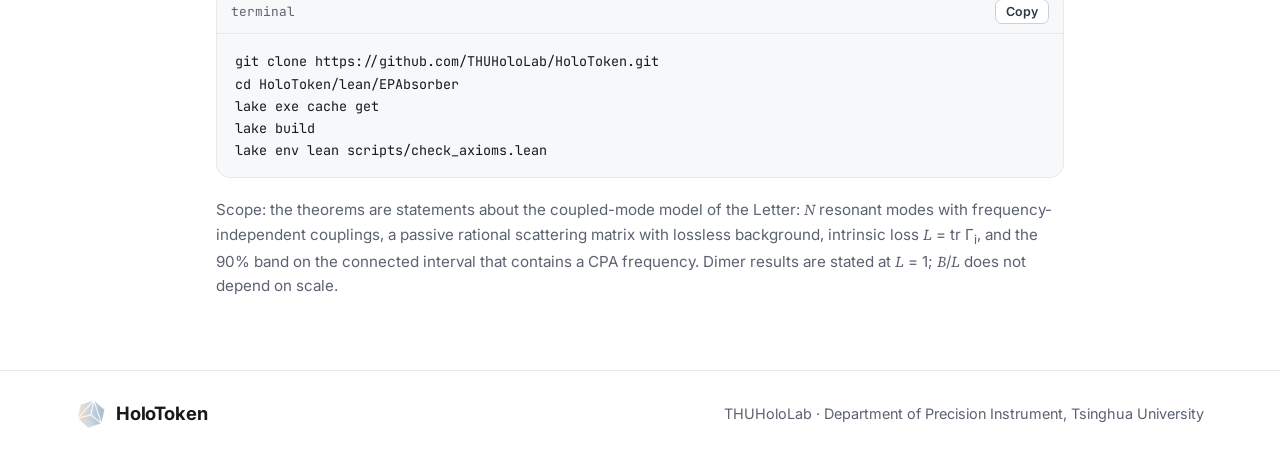
==== commit ef75c523: "Remove the Lean page eyebrow" ====
--- a/docs/lean.html
+++ b/docs/lean.html
@@ -151,7 +151,6 @@
 
 <header class="hero">
   <div class="wrap">
-    <span class="eyebrow">Lean 4 · Mathlib</span>
     <h1>Bandwidth ceiling of perfectly absorbing exceptional points, checked by machine</h1>
     <p class="lead">At equal intrinsic loss <span class="m">L</span>, the 90% absorption band of a perfectly absorbing exceptional point is at most 2√(2/3)&#8239;<span class="m">L</span>&nbsp;≈&nbsp;1.633&#8239;<span class="m">L</span>. The theorems below compile in Lean&nbsp;4, and every change to the repository rebuilds them.</p>
     <div class="stats">
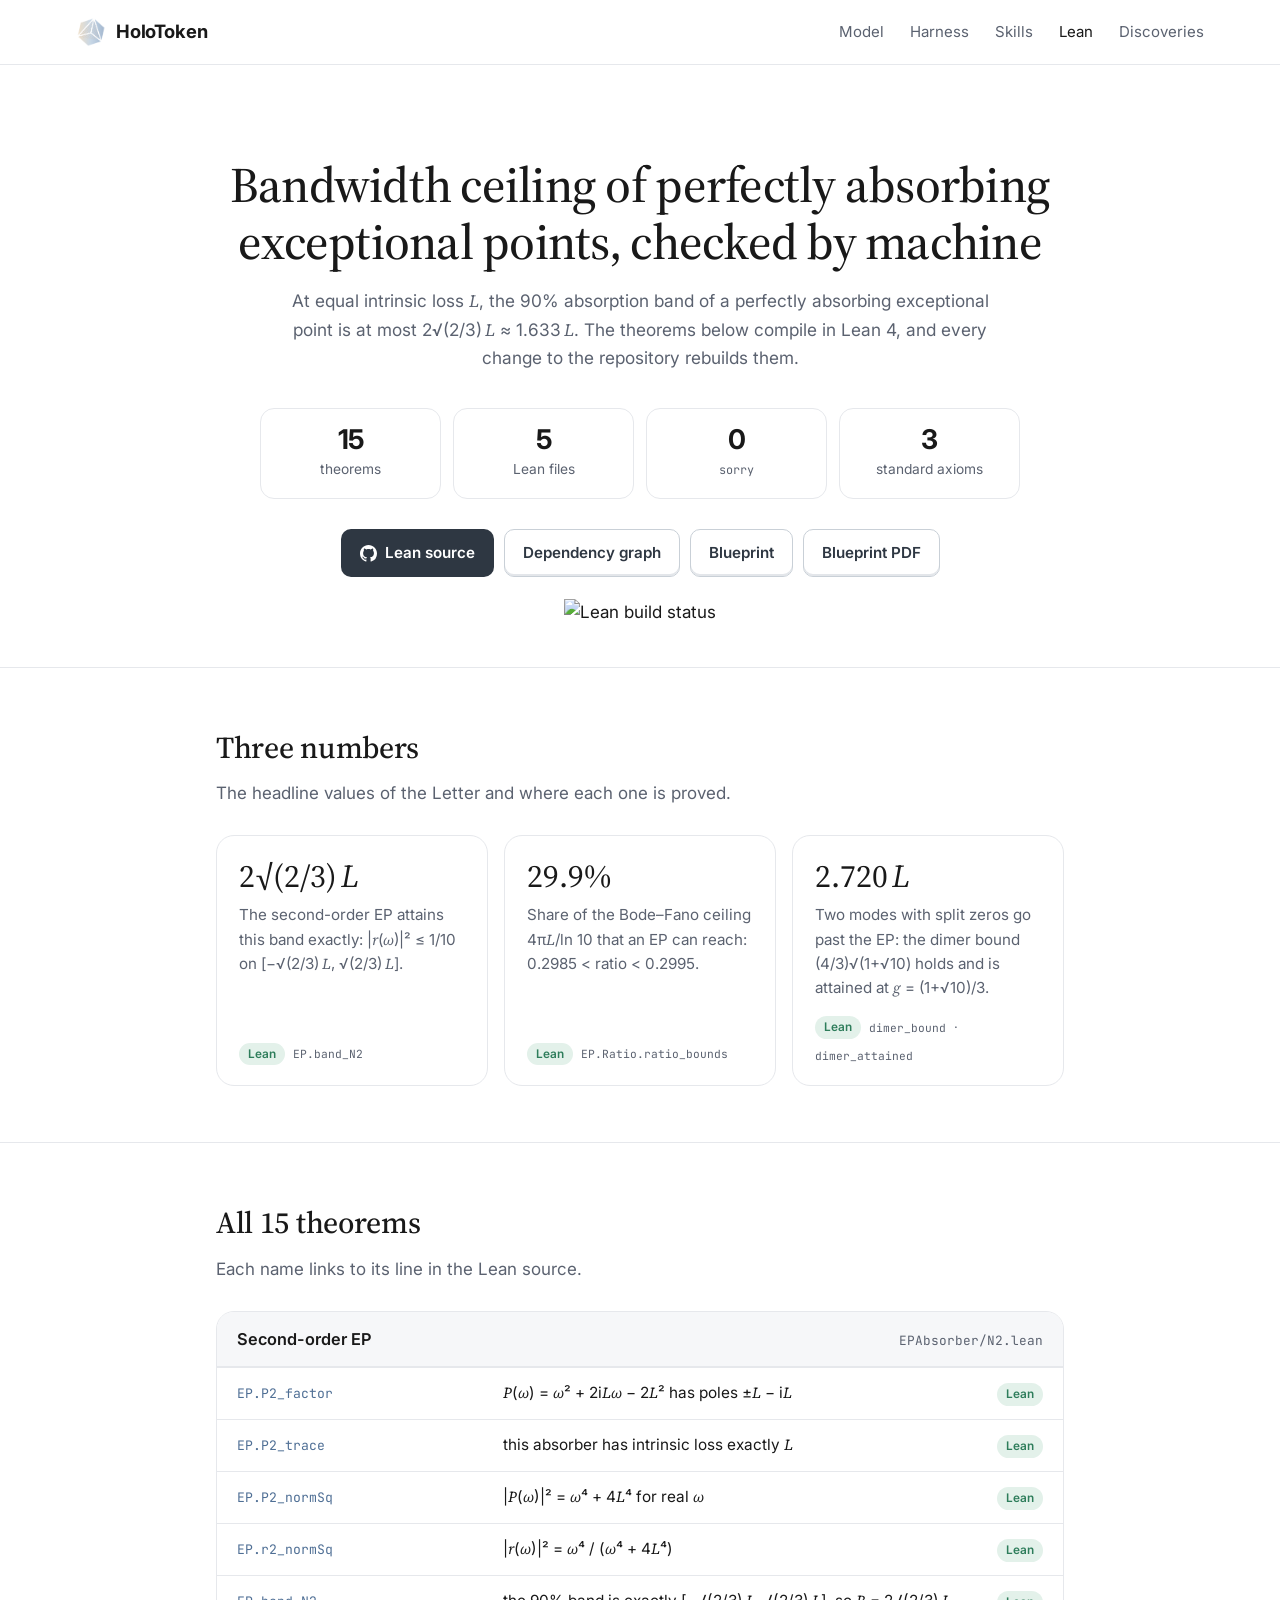
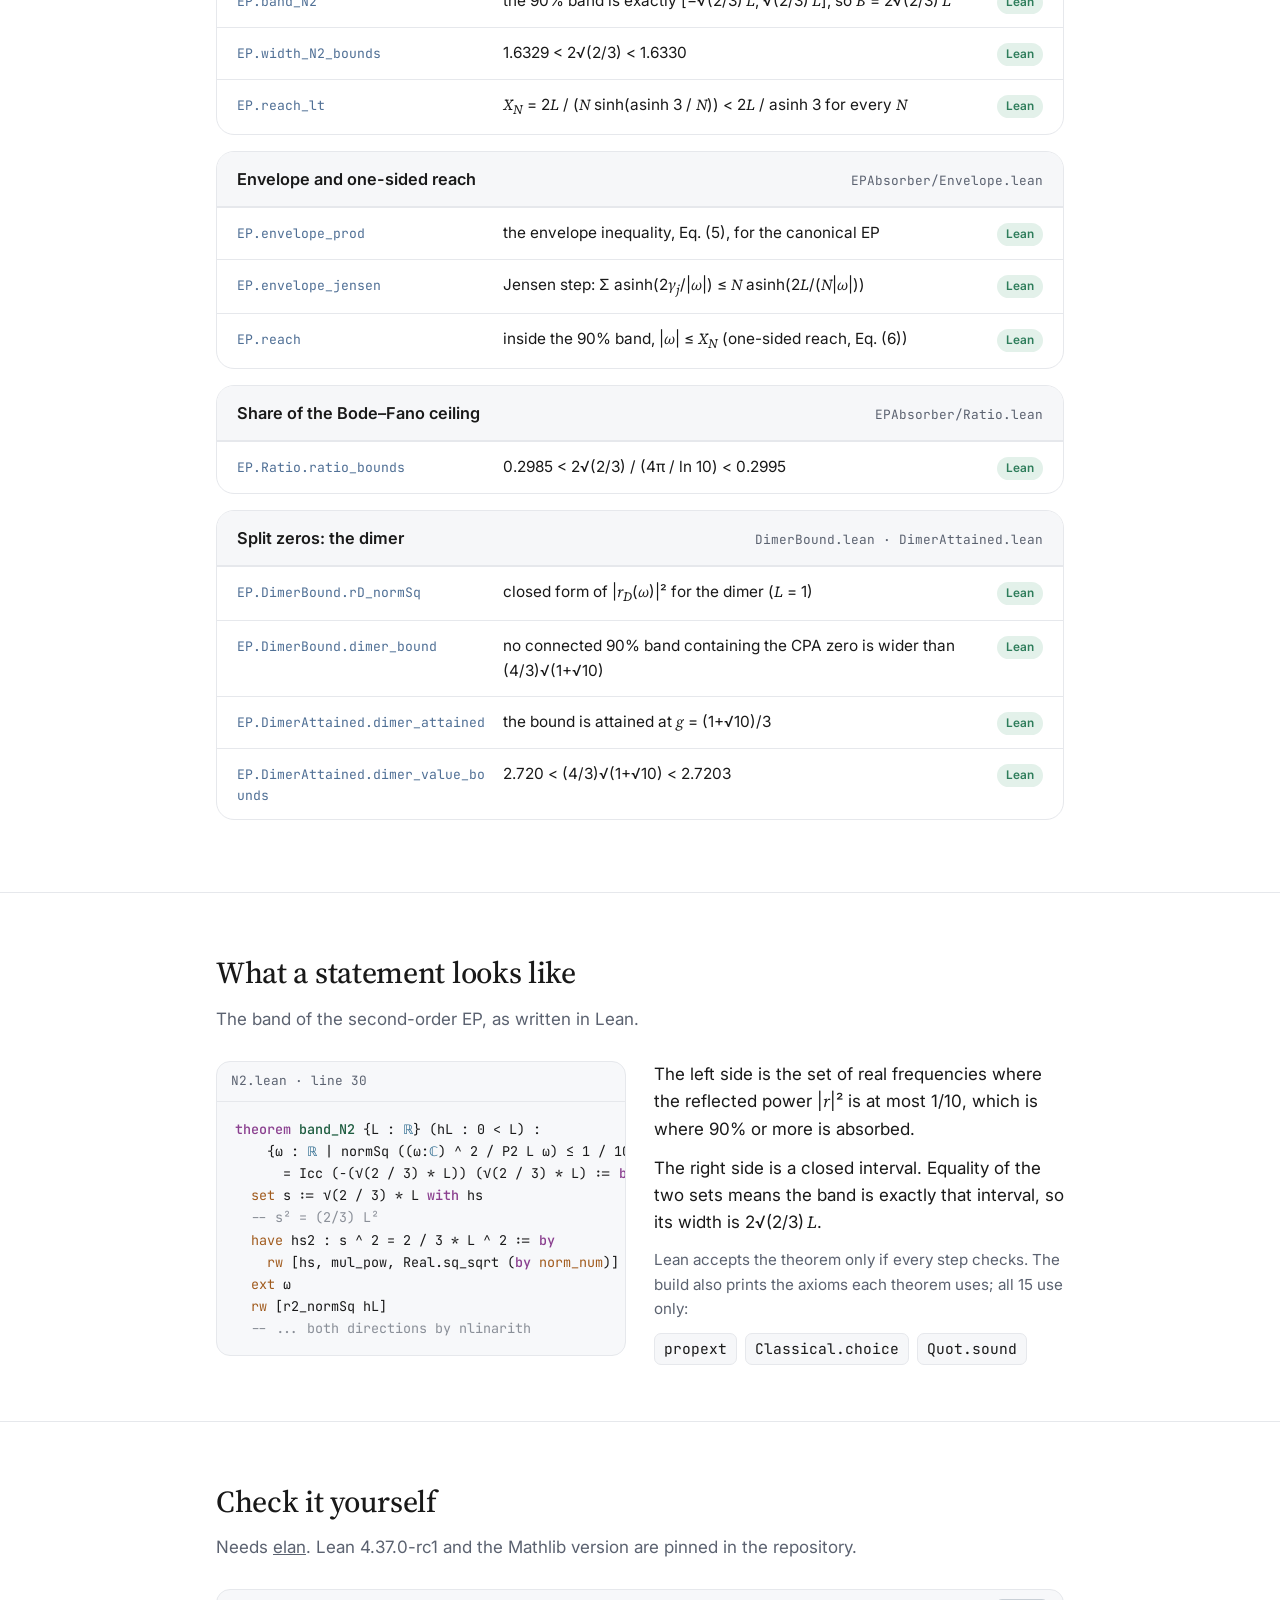
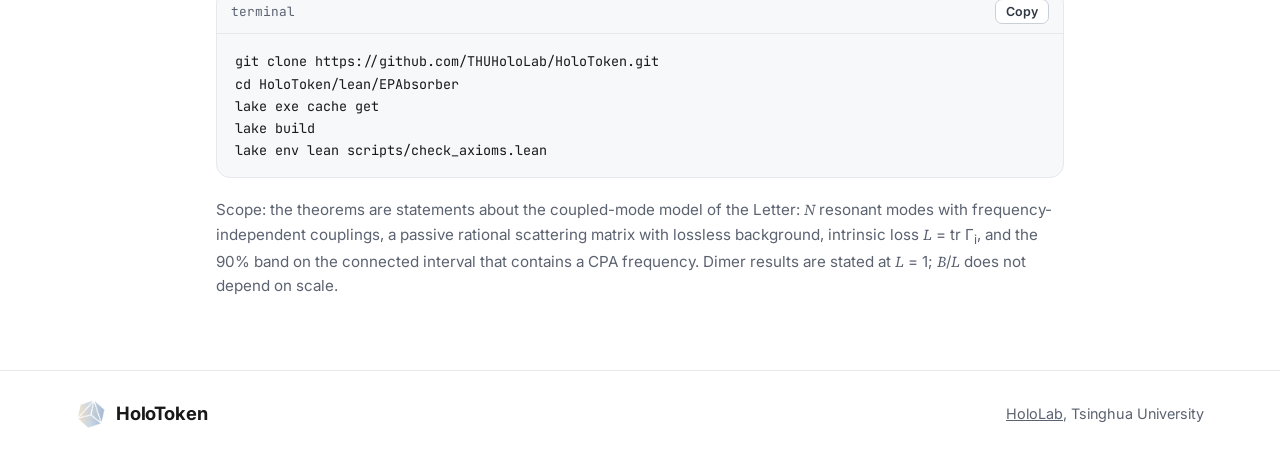
==== commit d3fbd0c0: "EP explorer in KaTeX, tighter layout; short buttons; HoloLab footer" ====
--- a/docs/lean.html
+++ b/docs/lean.html
@@ -286,7 +286,7 @@
 <footer>
   <div class="wrap">
     <a class="brand" href="index.html"><img src="assets/holotoken-mark.png" alt="">HoloToken</a>
-    <span>THUHoloLab · Department of Precision Instrument, Tsinghua University</span>
+    <span><a href="http://www.holoddd.com/" style="color:inherit">HoloLab</a>, Tsinghua University</span>
   </div>
 </footer>
 
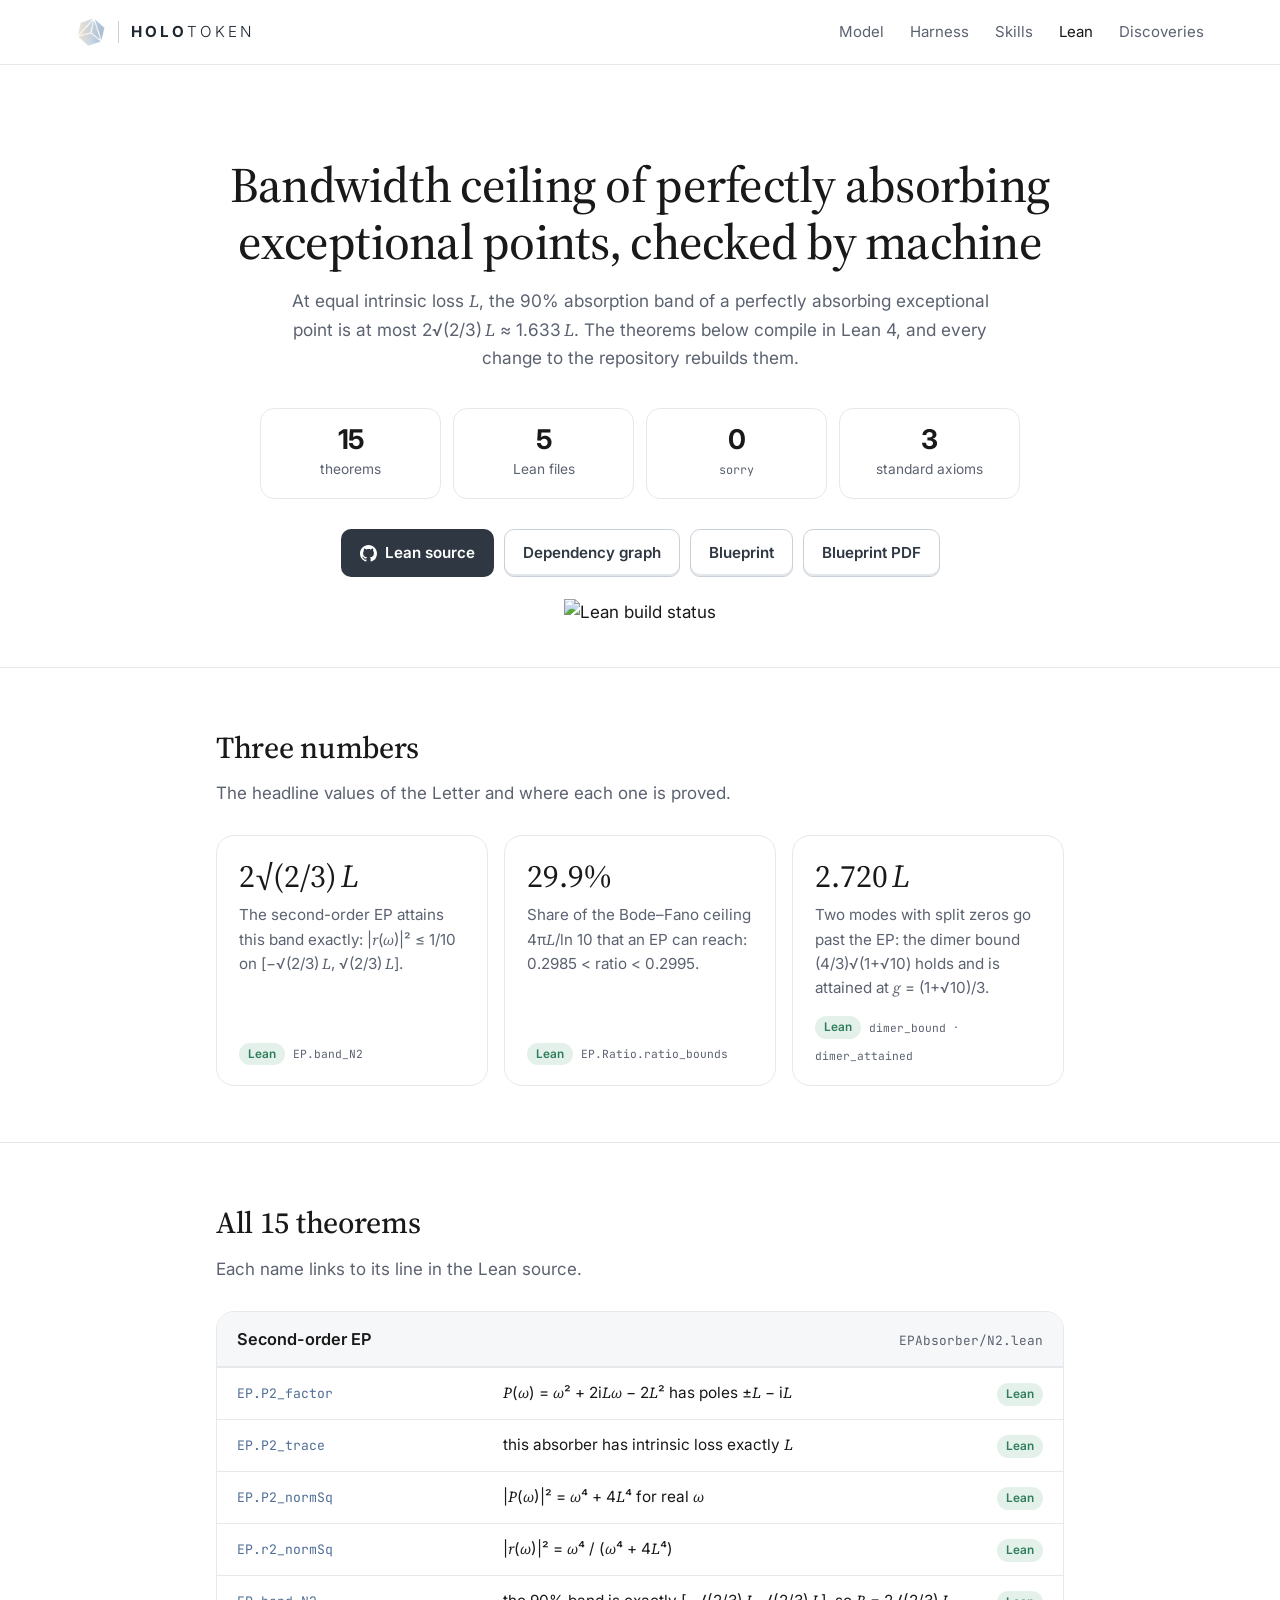
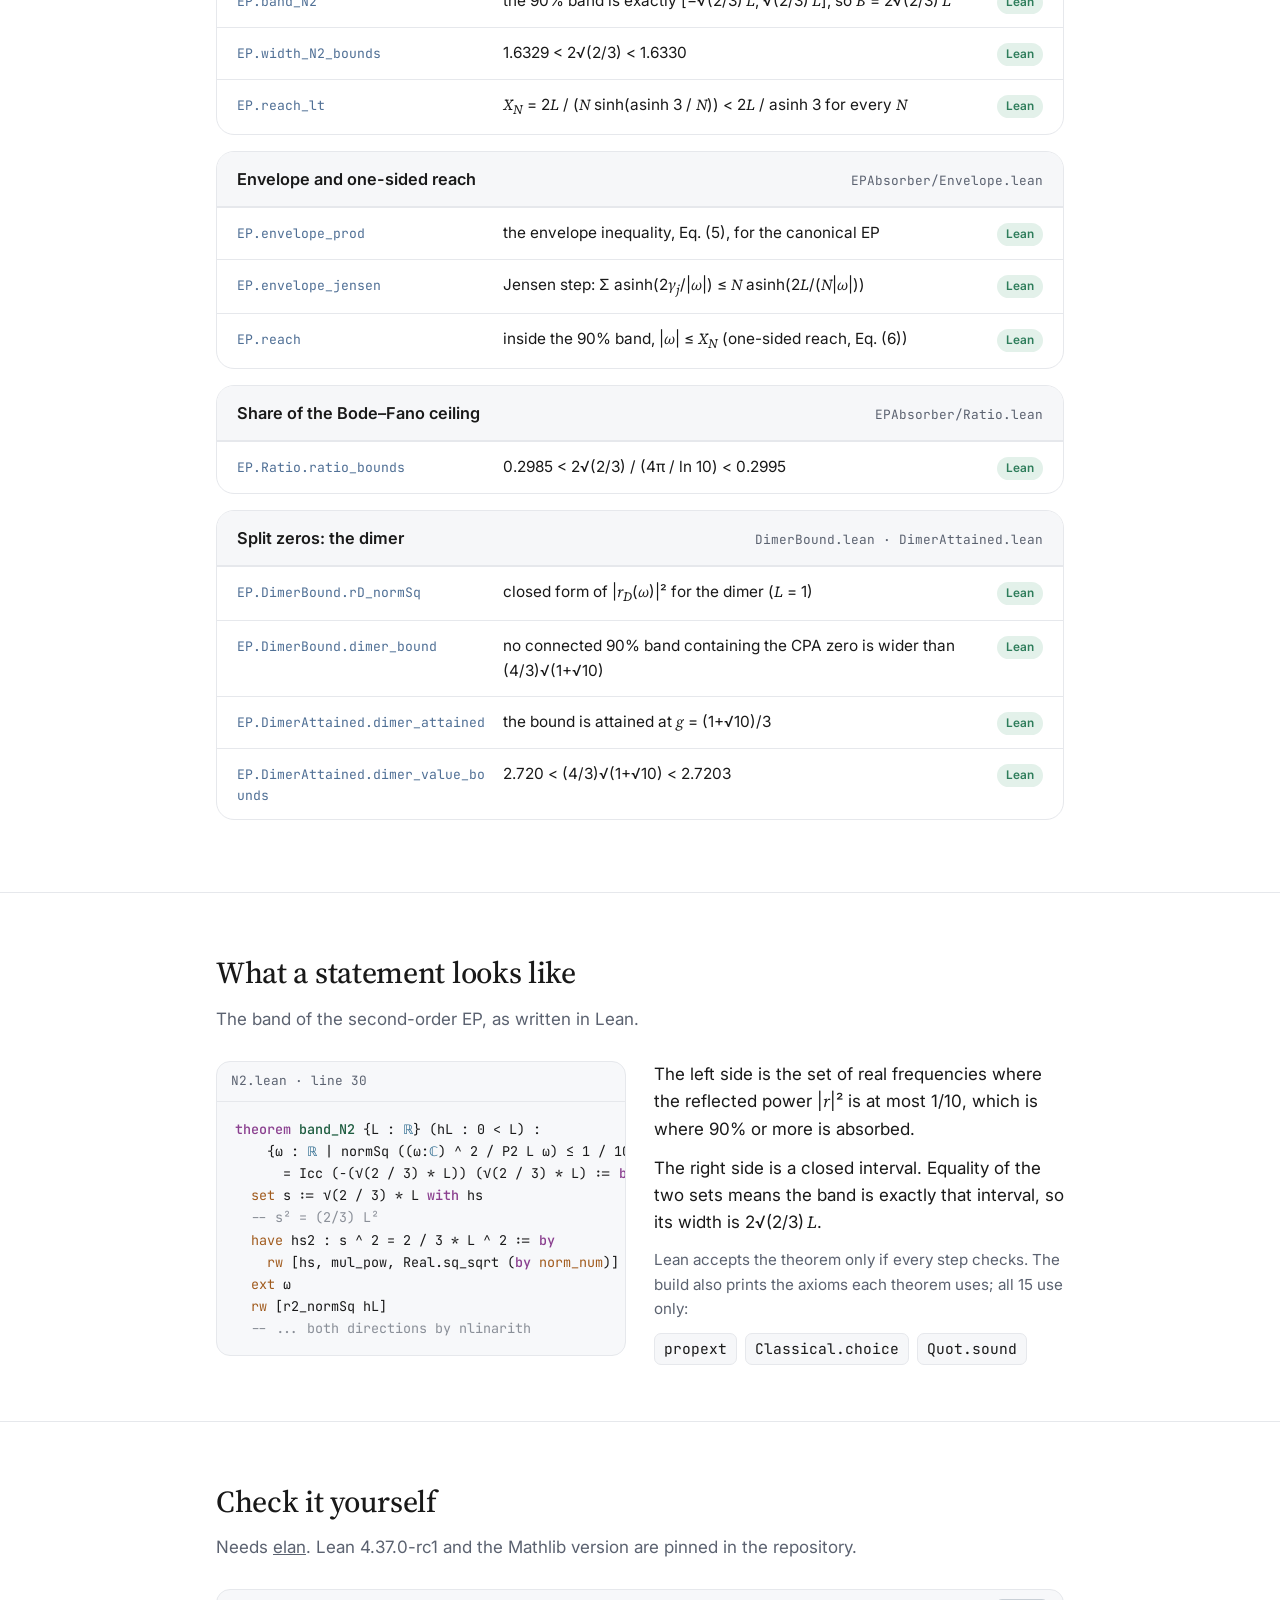
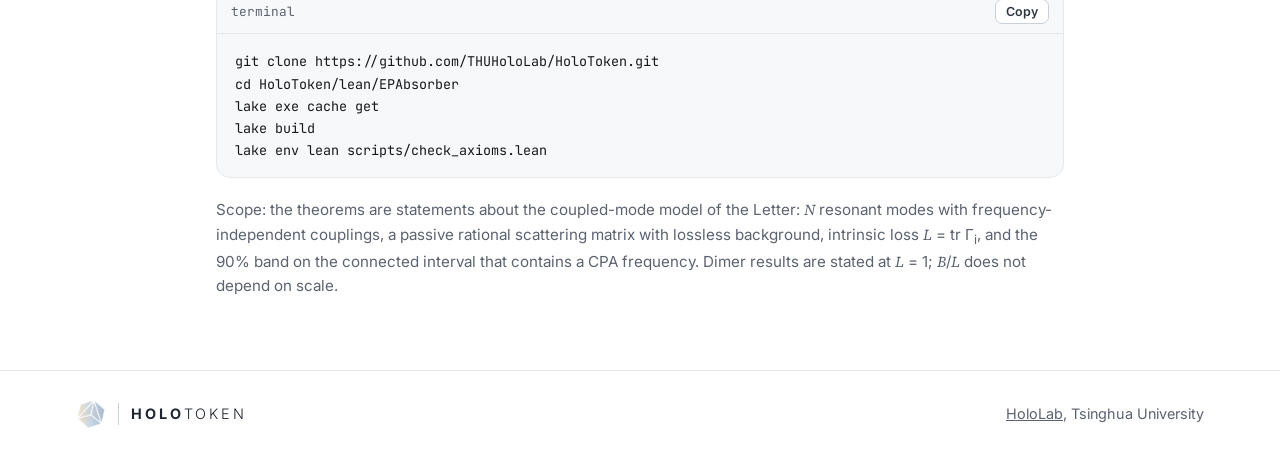
==== commit 4f15e391: "Spaced-capital wordmark" ====
--- a/docs/lean.html
+++ b/docs/lean.html
@@ -9,7 +9,7 @@
 <link rel="icon" type="image/png" href="assets/holotoken-mark.png">
 <link rel="preconnect" href="https://fonts.googleapis.com">
 <link rel="preconnect" href="https://fonts.gstatic.com" crossorigin>
-<link href="https://fonts.googleapis.com/css2?family=Inter:wght@400;500;600;700;800&family=Source+Serif+4:opsz,wght@8..60,400;8..60,500;8..60,600&family=JetBrains+Mono:wght@400;500&display=swap" rel="stylesheet">
+<link href="https://fonts.googleapis.com/css2?family=Inter:wght@300;400;500;600;700;800&family=Source+Serif+4:opsz,wght@8..60,400;8..60,500;8..60,600&family=JetBrains+Mono:wght@400;500&display=swap" rel="stylesheet">
 <style>
   :root {
     --bg: #ffffff;
@@ -46,7 +46,9 @@
   /* nav (same as the main page) */
   .nav { position: sticky; top: 0; z-index: 10; background: rgba(255,255,255,.92); backdrop-filter: blur(10px); -webkit-backdrop-filter: blur(10px); border-bottom: 1px solid var(--line); }
   .nav .wrap { display: flex; align-items: center; gap: 24px; height: 64px; }
-  .brand { display: flex; align-items: center; gap: 10px; text-decoration: none; font-weight: 700; font-size: 1.15rem; letter-spacing: -.01em; }
+  .brand { display: flex; align-items: center; gap: 12px; text-decoration: none; color: #1e2630; font-size: .95rem; letter-spacing: .2em; }
+  .brand .hair { width: 1px; height: 22px; background: #C9D0D7; display: block; }
+  .brand b { font-weight: 700; } .brand .lt { font-weight: 300; }
   .brand img { width: 30px; height: 30px; }
   .nav-links { display: flex; gap: 26px; margin-left: auto; font-size: .94rem; align-items: center; }
   .nav-links a { color: var(--muted); text-decoration: none; }
@@ -131,14 +133,14 @@
 
   footer { border-top: 1px solid var(--line); padding: 28px 0 40px; color: var(--muted); font-size: .9rem; }
   footer .wrap { display: flex; flex-wrap: wrap; gap: 12px 24px; align-items: center; justify-content: space-between; }
-  footer .brand { color: var(--text); }
+  footer .brand { font-size: .9rem; color: #1e2630; }
 </style>
 </head>
 <body>
 
 <nav class="nav">
   <div class="wrap">
-    <a class="brand" href="index.html"><img src="assets/holotoken-mark.png" alt="">HoloToken</a>
+    <a class="brand" href="index.html"><img src="assets/holotoken-mark.png" alt=""><i class="hair"></i><span aria-label="HoloToken"><b>HOLO</b><span class="lt">TOKEN</span></span></a>
     <div class="nav-links">
       <a class="opt" href="index.html#model">Model</a>
       <a class="opt" href="index.html#harness">Harness</a>
@@ -285,7 +287,7 @@
 
 <footer>
   <div class="wrap">
-    <a class="brand" href="index.html"><img src="assets/holotoken-mark.png" alt="">HoloToken</a>
+    <a class="brand" href="index.html"><img src="assets/holotoken-mark.png" alt=""><i class="hair"></i><span aria-label="HoloToken"><b>HOLO</b><span class="lt">TOKEN</span></span></a>
     <span><a href="http://www.holoddd.com/" style="color:inherit">HoloLab</a>, Tsinghua University</span>
   </div>
 </footer>
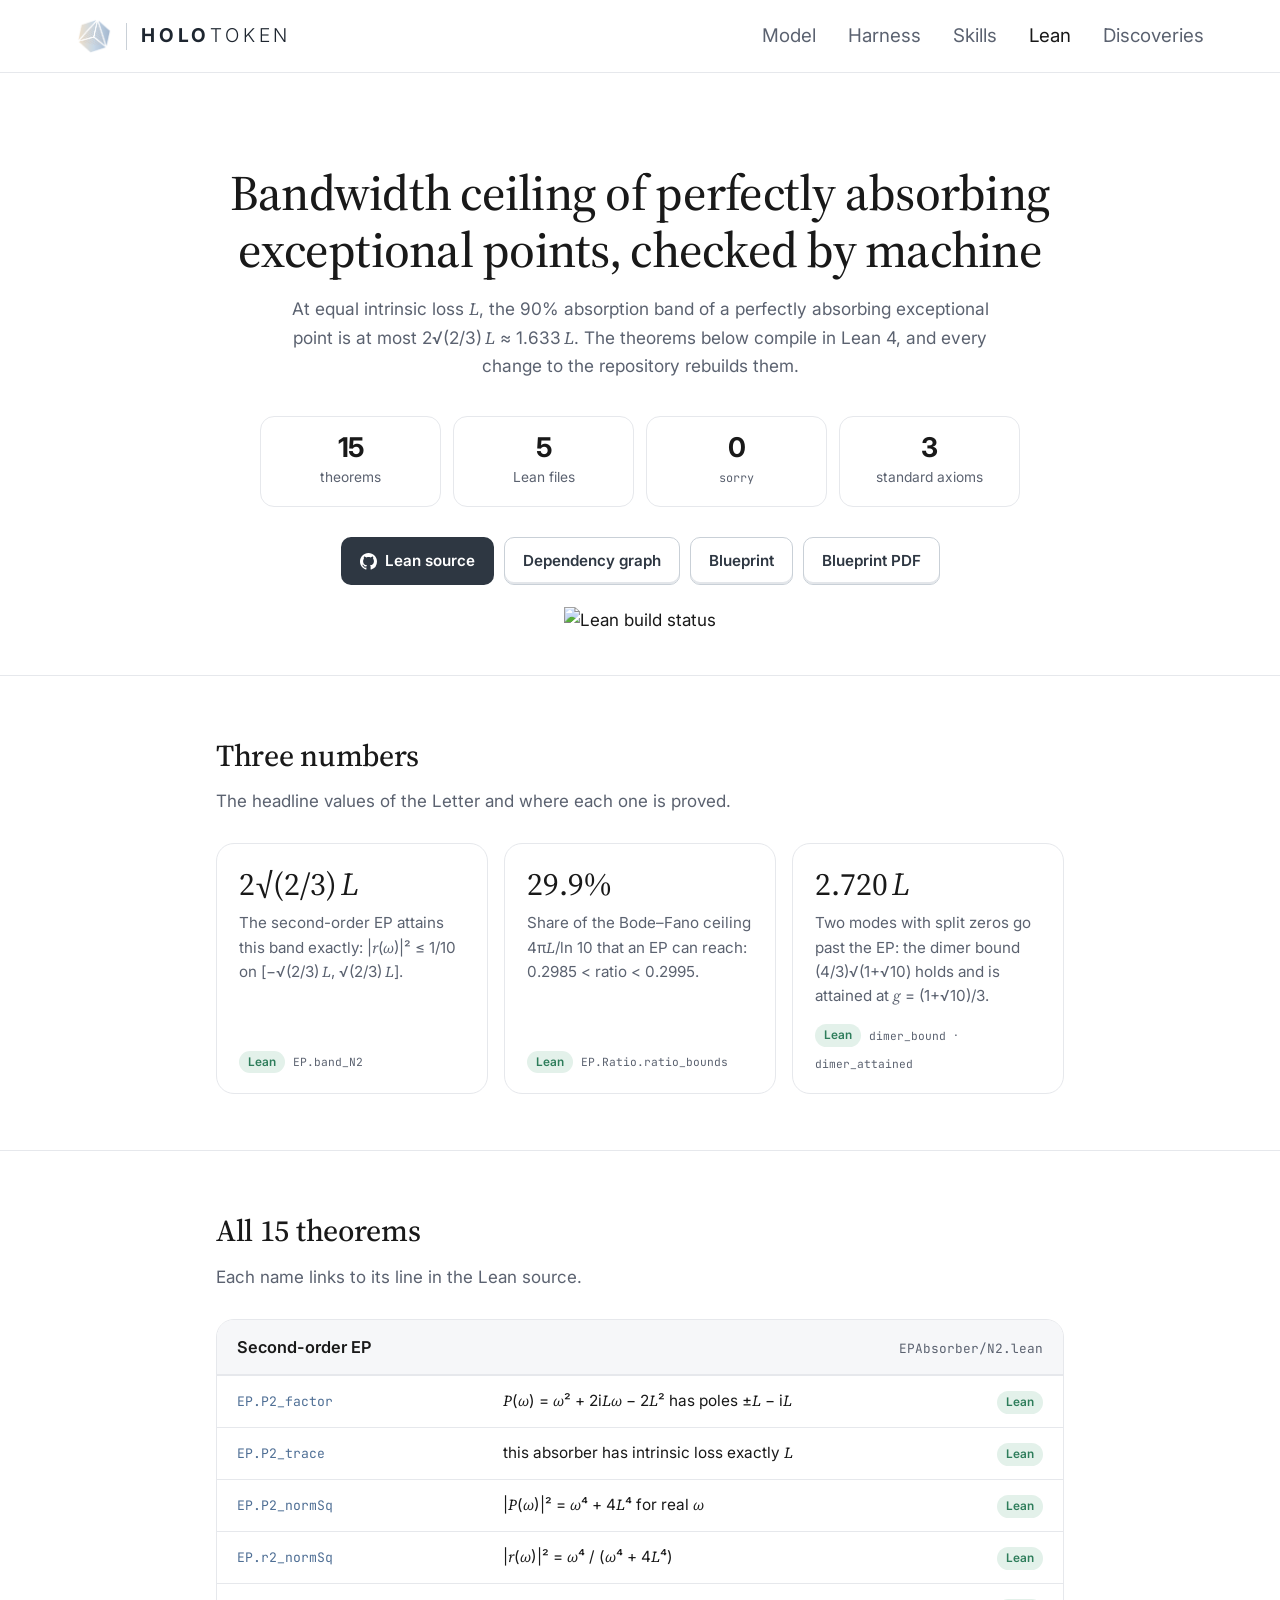
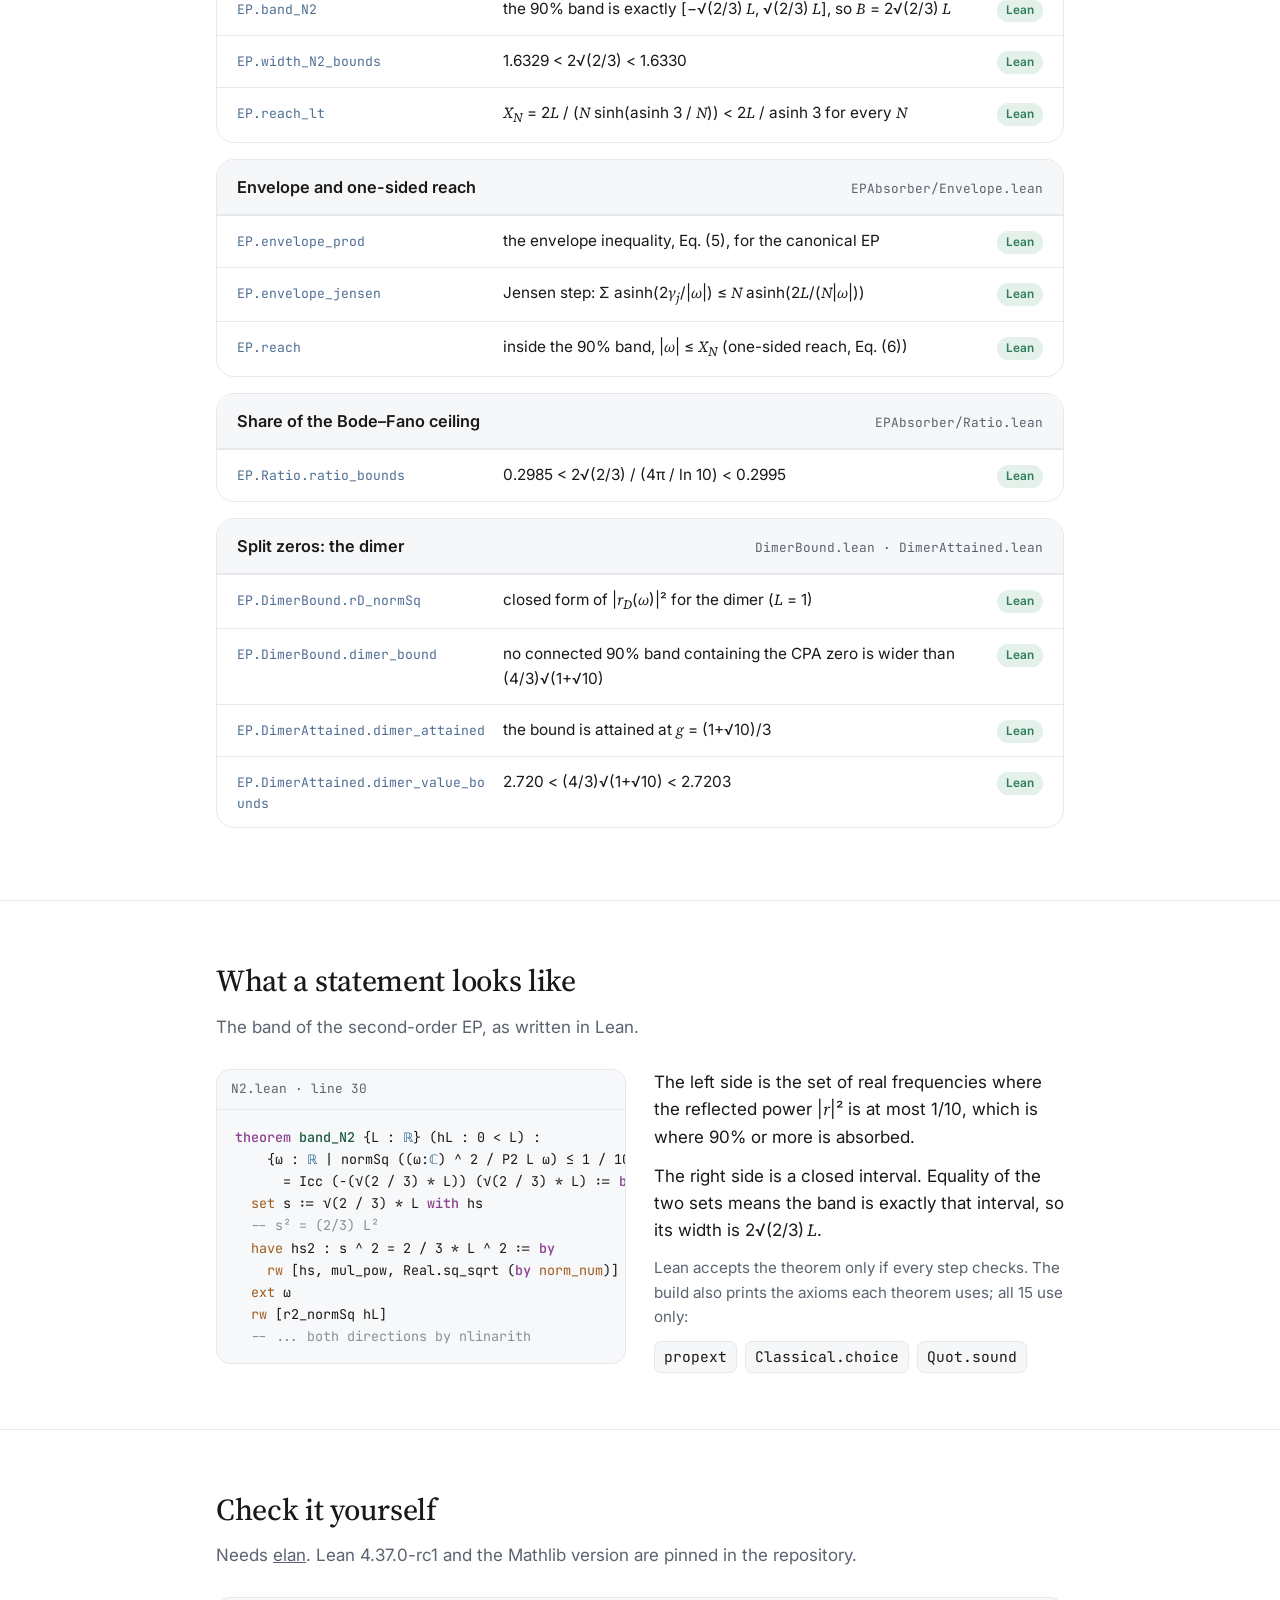
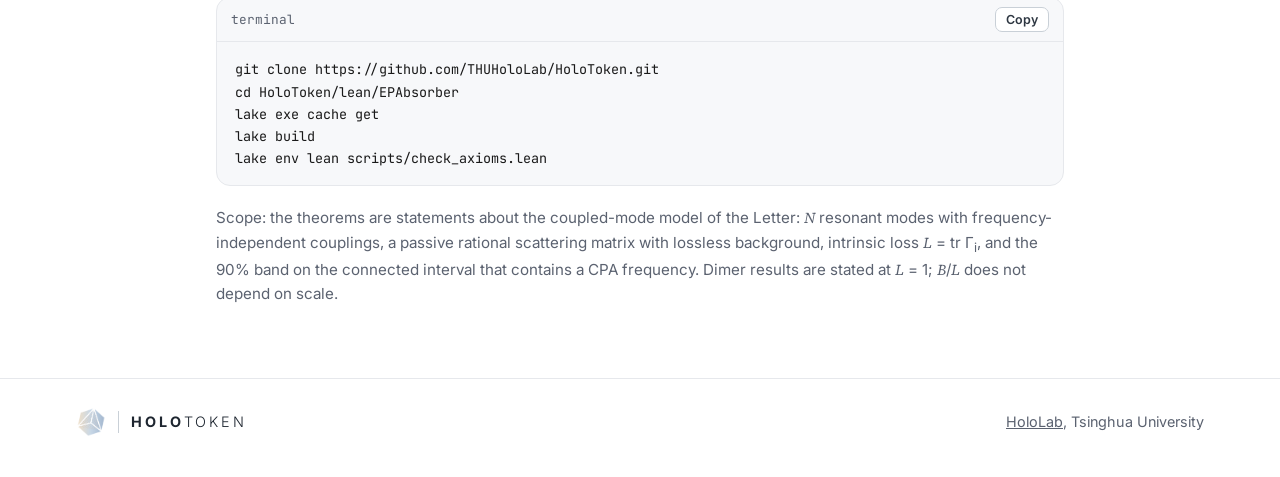
==== commit edc577d4: "Larger navigation bar" ====
--- a/docs/lean.html
+++ b/docs/lean.html
@@ -45,15 +45,18 @@
 
   /* nav (same as the main page) */
   .nav { position: sticky; top: 0; z-index: 10; background: rgba(255,255,255,.92); backdrop-filter: blur(10px); -webkit-backdrop-filter: blur(10px); border-bottom: 1px solid var(--line); }
-  .nav .wrap { display: flex; align-items: center; gap: 24px; height: 64px; }
+  .nav .wrap { display: flex; align-items: center; gap: 24px; height: 72px; }
   .brand { display: flex; align-items: center; gap: 12px; text-decoration: none; color: #1e2630; font-size: .95rem; letter-spacing: .2em; }
   .brand .hair { width: 1px; height: 22px; background: #C9D0D7; display: block; }
   .brand b { font-weight: 700; } .brand .lt { font-weight: 300; }
+  .nav .brand { font-size: 1.19rem; gap: 14px; }
+  .nav .brand img { width: 36px; height: 36px; }
+  .nav .brand .hair { height: 27px; }
   .brand img { width: 30px; height: 30px; }
-  .nav-links { display: flex; gap: 26px; margin-left: auto; font-size: .94rem; align-items: center; }
+  .nav-links { display: flex; gap: 32px; margin-left: auto; font-size: 1.175rem; align-items: center; }
   .nav-links a { color: var(--muted); text-decoration: none; }
   .nav-links a:hover, .nav-links a.on { color: var(--text); }
-  @media (max-width: 860px) { .nav-links .opt { display: none; } }
+  @media (max-width: 960px) { .nav-links .opt { display: none; } }
 
   /* hero */
   .hero { padding: 72px 0 40px; text-align: center; }
